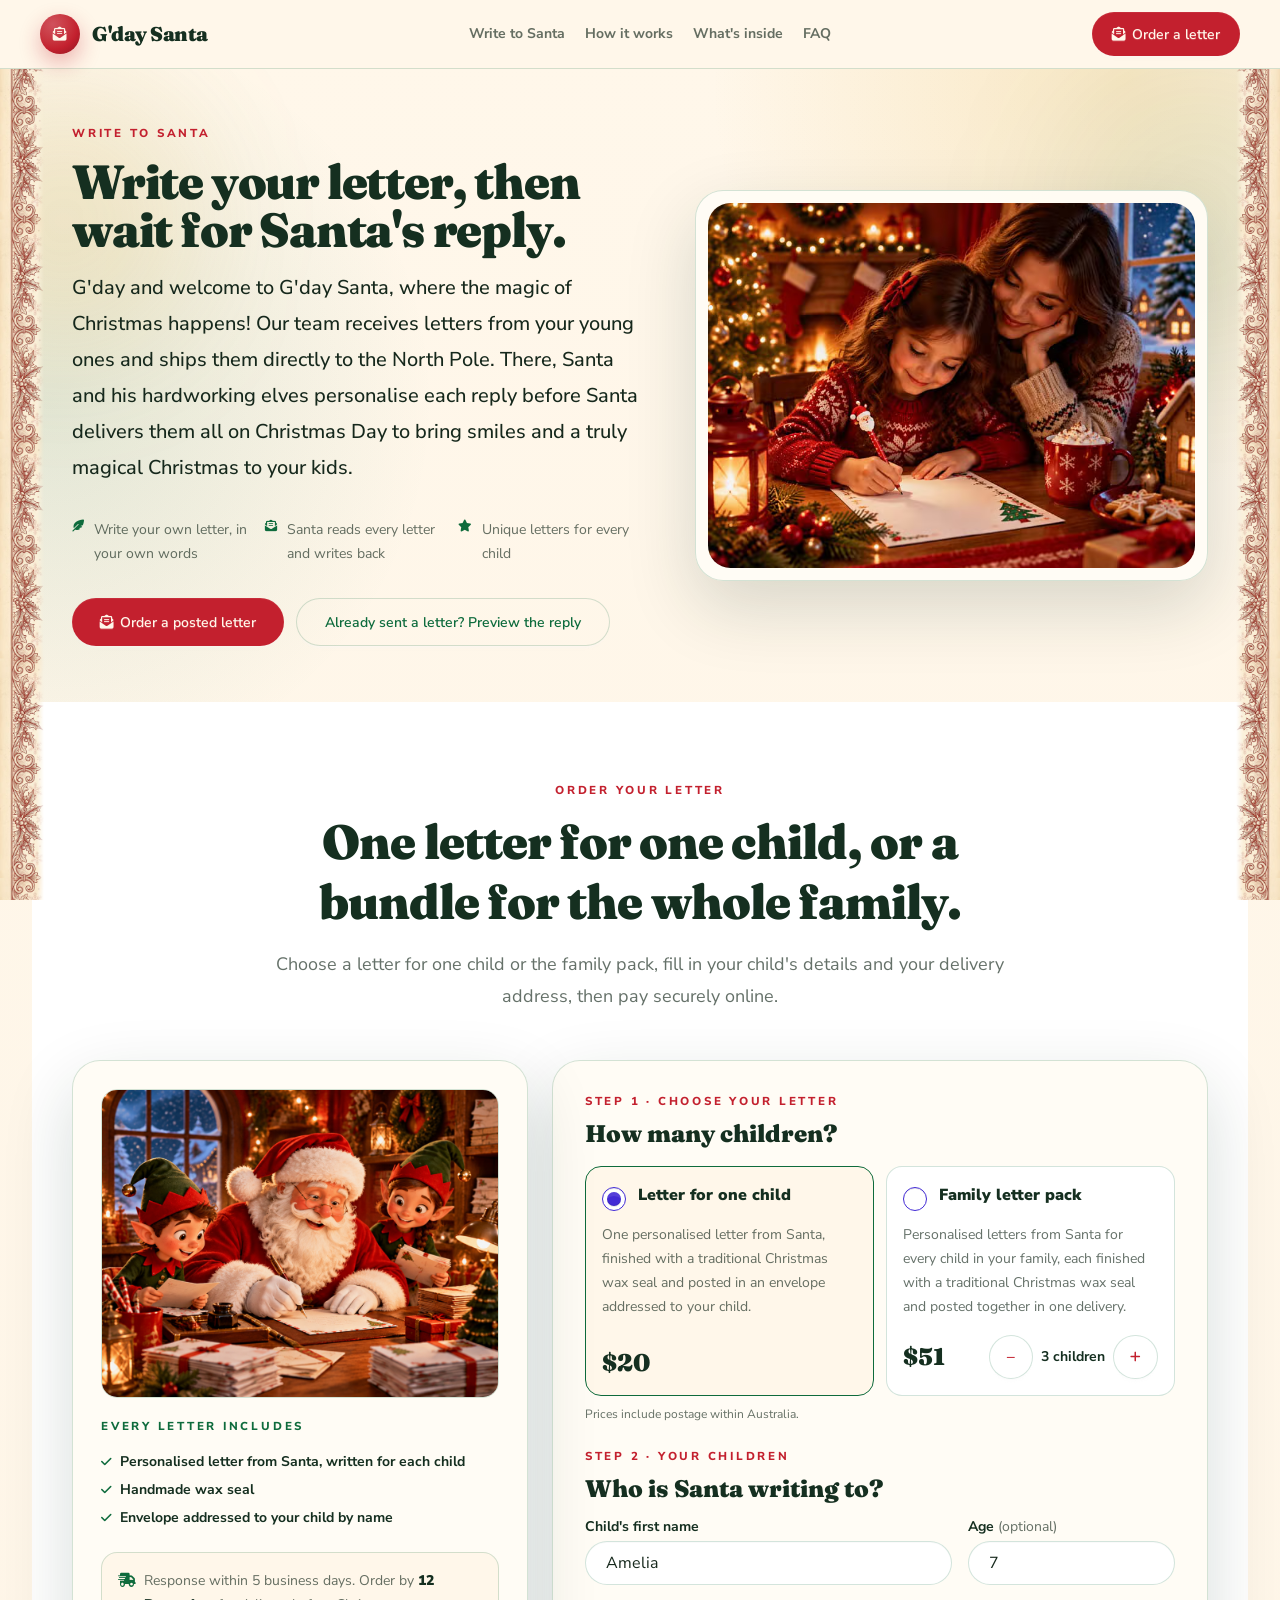
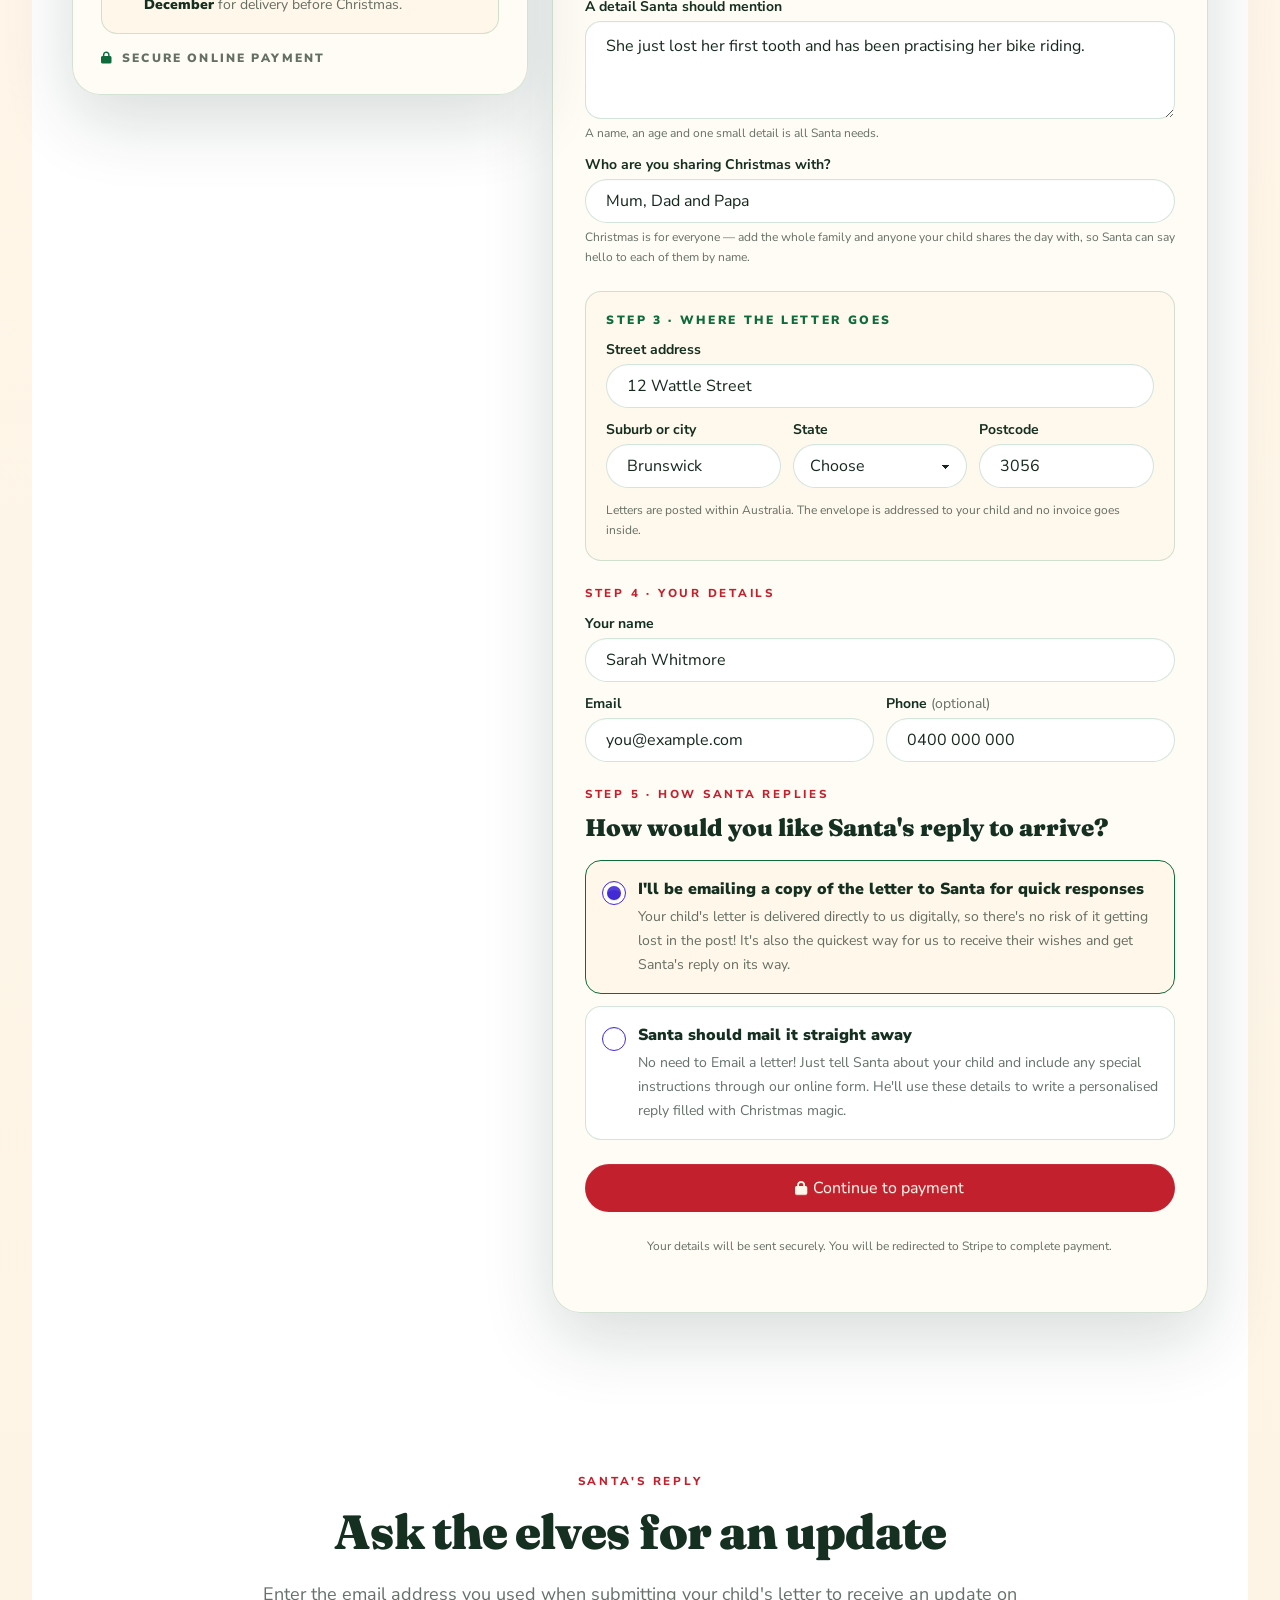
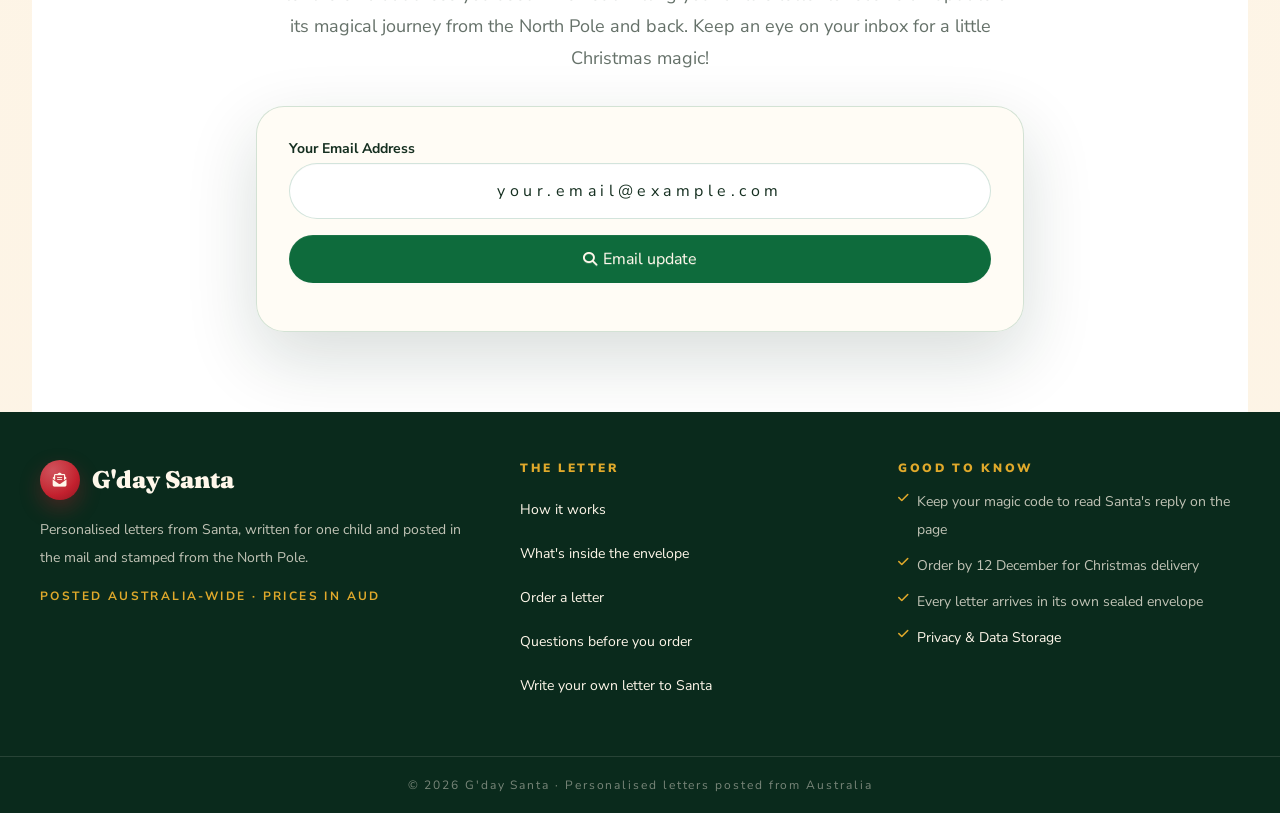
==== index.html @ 5328cbb2 "web3forms link updated and minor spell check" ====
<!-- Explain: Homepage shell with hero and order sections. -->

<!DOCTYPE html>
<html lang="en" class="scroll-smooth">

<!-- Added by HTTrack --><meta http-equiv="content-type" content="text/html;charset=UTF-8" /><!-- /Added by HTTrack -->
<head><script>window.isManagment = "1";</script><base ><script>window.IsManagment = "1";window.APP_PROJECT_ID = "c955ae4fc4b8be48f9b61a3e7144ef31";window.__CDN_BASE_URL__ = "cdn-cms-s-8-4.f-static.net/manager/ai_app_builder/v3/assets/";window.APP_CURRENCIES = {"isActive":false,"currencies":{"AUD":{"code":"AUD","label":"Australia Dollar","symbol":"\u0026#65;\u0026#85;\u0026#36;","symbolFirst":true,"rate":1,"isDefault":true}}};window.APP_TAX = {"productsTax":"","regions":[{"id":384789423,"regionName":"Rest of the World","countries":{"REST_WORLD":{}},"tax":{"option":"differentTax","differentTax":{"REST_WORLD":0},"basedOn":"shippingAddress","taxCalAfterShipping":false}},{"id":384789424,"regionName":"Australia","countries":{"AUS":{}},"tax":{"option":"differentTax","differentTax":{"AUS":{"states":{"AU-ACT":0,"AU-NSW":0,"AU-NT":0,"AU-QLD":0,"AU-SA":0,"AU-TAS":0,"AU-VIC":0,"AU-WA":0}}},"basedOn":"shippingAddress","taxCalAfterShipping":false}}],"countryOptions":[{"code":"AUS","name":"Australia","states":[],"requiresState":false},{"code":"REST_WORLD","name":"REST_WORLD","states":[],"requiresState":false}]};window.APP_BUILDER_BASE_PATH = "\/manager\/ai_app_builder\/v3";window.APP_BUILDER_REALTIME_ENABLED = true;</script>
<!-- Regular Meta Info -->
<title>G'day Santa - Personalised Letters from Santa</title>
<meta name="title" content="G'day Santa - Personalised Letters from Santa">
<meta name="description" content="Make Christmas magical with personalised letters from Santa, delivered straight to your child's letterbox.">
<meta name="keywords" content="write a letter to santa">
<link rel="canonical" href="index.html"/>
<!-- Facebook Meta Info -->
<meta property="og:type" content="website">
<meta property="og:title" content="G'day Santa - Letters from Santa">
<meta property="og:description" content="A little Christmas magic, delivered straight to your door.">
<meta property="og:url" content="https://gdaysanta.com.au/">
<meta property="og:image" content="https://gdaysanta.com.au/files.cdn-files-a.com/uploads/12660396/247431f2-ca34-410e-896d-49a4ba6e6c92.png">
<meta property="og:image:width" content="1536">
<meta property="og:image:height" content="1024">
<meta property="og:site_name" content="G'day Santa">
<meta property="og:see_also" content="index.html">
<!-- Google+ Meta Info -->
<meta itemprop="name" content="G'day Santa - Personalised Letters from Santa">
<meta itemprop="description" content="Make Christmas magical with personalised letters from Santa, delivered straight to your child's letterbox.">
<meta itemprop="image" content="https://gdaysanta.com.au/files.cdn-files-a.com/uploads/12660396/247431f2-ca34-410e-896d-49a4ba6e6c92.png">
<!-- Twitter Meta Info -->
<meta name="twitter:card" content="summary_large_image">
<meta name="twitter:url" content="https://gdaysanta.com.au/">
<meta name="twitter:title" content="G'day Santa">
<meta name="twitter:description" content="Personalised letters from Santa, delivered for Christmas.">
<meta name="twitter:image" content="https://gdaysanta.com.au/files.cdn-files-a.com/uploads/12660396/247431f2-ca34-410e-896d-49a4ba6e6c92.png">

    <!-- Explain: Shared head content including fonts, meta tags, and stylesheets. -->
<meta charset="UTF-8">
<meta name="viewport" content="width=device-width, initial-scale=1.0">

<script>document.documentElement.classList.add('splash-enabled');</script>
<script src="cdn-cms-s-8-4.f-static.net/versions/2/system_mini/js/splash.js" defer></script>
<style>
    #site-splash { position: fixed; inset: 0; z-index: 10000; display: none; place-items: center; background: #f6eee3; opacity: 1; visibility: visible; transition: opacity 180ms ease, visibility 0s linear 180ms; }
    .splash-enabled #site-splash { display: grid; }
    .site-loaded #site-splash { opacity: 0; visibility: hidden; pointer-events: none; }
    @media (prefers-reduced-motion: reduce) { #site-splash { transition: none; } }
</style>

<link rel="stylesheet" href="cdn-cms-s-8-4.f-static.net/manager/ai_app_builder/v3/assets/minimize_css/index0ea7.css?t=css_y254_67405307&amp;w=12660396">

<link rel="preconnect" href="https://fonts.googleapis.com/">
<link rel="preconnect" href="https://fonts.gstatic.com/" crossorigin>
<link href="https://fonts.googleapis.com/css2?family=Caveat:wght@500;600;700&amp;family=Fraunces:wght@600;700;900&amp;family=Nunito+Sans:wght@400;600;700;800&amp;display=swap" rel="stylesheet">
<link rel="stylesheet" href="cdn-cms-s-8-4.f-static.net/manager/ai_app_builder/v3/assets/css/theme0ea7.css?t=css_y254_67405307&amp;w=12660396">
<link rel="stylesheet" href="cdn-cms-s-8-4.f-static.net/manager/ai_app_builder/v3/assets/css/main0ea7.css?t=css_y254_67405307&amp;w=12660396">
<link rel="stylesheet" href="cdn-cms-s-8-4.f-static.net/manager/ai_app_builder/v3/assets/css/components0ea7.css?t=css_y254_67405307&amp;w=12660396">
<link rel="stylesheet" href="cdn-cms-s-8-4.f-static.net/manager/ai_app_builder/v3/assets/css/layout0ea7.css?t=css_y254_67405307&amp;w=12660396"></head>
<body class="min-h-screen bg-[var(--background-color)] text-[var(--text-color)]" style="font-family: var(--font-body);">
    <div id="site-splash" aria-hidden="true"></div>
    <!-- Explain: Site-wide header with navigation, branding, and festive frame. -->
<div class="festive-frame" aria-hidden="true">
    <span class="festive-frame__edge festive-frame__edge--top"></span>
    <span class="festive-frame__edge festive-frame__edge--right"></span>
    <span class="festive-frame__edge festive-frame__edge--left"></span>
</div>
<header class="sticky top-0 z-[90] border-b border-[var(--border-color)] bg-[var(--cream-color)]/94 backdrop-blur-md">
    <nav class="mx-auto flex max-w-7xl items-center justify-between gap-4 px-5 py-3 sm:px-8 lg:px-10" aria-label="Main navigation">
        <a href="#" class="flex items-center gap-3 font-[family-name:var(--font-heading)] text-lg font-black tracking-tight text-[var(--charcoal-color)] sm:text-xl">
            <span class="seal-badge inline-flex h-10 w-10 items-center justify-center text-[var(--cream-color)]"><i class="fa-solid fa-envelope-open-text text-sm"></i></span>
            G'day Santa
        </a>
        <div class="hidden items-center gap-5 text-sm font-bold text-[var(--text-muted)] lg:flex">
            <a href="#" class="py-2 transition-all duration-300 hover:text-[var(--accent-color)]">Write to Santa</a>
            <a href="info/letters.html#how" class="py-2 transition-all duration-300 hover:text-[var(--accent-color)]">How it works</a>
            <a href="info/letters.html#inside" class="py-2 transition-all duration-300 hover:text-[var(--accent-color)]">What's inside</a>
            <a href="info/letters.html#faq" class="py-2 transition-all duration-300 hover:text-[var(--accent-color)]">FAQ</a>
        </div>
        <div class="flex items-center gap-2">
            <a href="#order" class="btn hidden min-h-11 rounded-full border-0 bg-[var(--accent-color)] px-5 text-[var(--cream-color)] transition-all duration-300 hover:bg-[var(--primary-hover)] sm:inline-flex"><i class="fa-solid fa-envelope-open-text text-sm"></i> Order a letter</a>
            <button id="menuToggle" type="button" class="btn btn-square border border-[var(--border-color)] bg-[var(--surface-color)] text-[var(--charcoal-color)] transition-all duration-300 hover:bg-[var(--secondary-color)]/30 lg:hidden!" aria-controls="mobileMenu" aria-expanded="false" aria-label="Open menu">
                <i id="menuIcon" class="fa-solid fa-bars text-lg"></i>
            </button>
        </div>
    </nav>
    <div id="mobileMenu" class="hidden border-t border-[var(--border-color)] bg-[var(--cream-color)] px-5 py-4 lg:hidden!">
        <div class="flex flex-col gap-1 text-base font-bold text-[var(--charcoal-color)]">
            <a href="#" class="flex min-h-11 items-center rounded-xl px-3 transition-all duration-300 hover:bg-[var(--primary-color)]/10">Write to Santa</a>
            <a href="info/letters.html#how" class="flex min-h-11 items-center rounded-xl px-3 transition-all duration-300 hover:bg-[var(--primary-color)]/10">How it works</a>
            <a href="info/letters.html#inside" class="flex min-h-11 items-center rounded-xl px-3 transition-all duration-300 hover:bg-[var(--primary-color)]/10">What's inside</a>
            <a href="info/letters.html#faq" class="flex min-h-11 items-center rounded-xl px-3 transition-all duration-300 hover:bg-[var(--primary-color)]/10">FAQ</a>
            <a href="#order" class="btn mt-2 min-h-11 rounded-full border-0 bg-[var(--accent-color)] text-[var(--cream-color)] transition-all duration-300 hover:bg-[var(--primary-hover)]"><i class="fa-solid fa-envelope-open-text text-sm"></i> Order a letter</a>
        </div>
    </div>
</header>    <main id="top">
        <!-- Explain: Introductory section for the write-to-Santa page. -->
<section class="relative overflow-hidden px-5 pb-10 pt-10 sm:px-8 lg:px-10 lg:pb-14 lg:pt-14">
    <div class="pointer-events-none absolute inset-0" aria-hidden="true">
        <span class="absolute -left-24 top-6 h-64 w-64 rounded-full bg-[var(--secondary-color)]/15 blur-3xl"></span>
        <span class="absolute -right-24 top-0 h-72 w-72 rounded-full bg-[var(--primary-color)]/8 blur-3xl"></span>
    </div>
    <div class="relative mx-auto grid max-w-7xl items-center gap-10 lg:grid-cols-[1.05fr_0.95fr] lg:gap-14">
        <div>
            <p class="eyebrow text-[var(--accent-color)]">Write to Santa</p>
            <h1 class="mt-4 font-[family-name:var(--font-heading)] text-3xl font-black leading-none tracking-[-0.025em] text-[var(--charcoal-color)] sm:text-4xl lg:text-5xl">Write your letter, then wait for Santa's reply.</h1>
            <p class="mt-4 max-w-2xl text-lg font-medium leading-8 text-[var(--text-color)] sm:text-xl sm:leading-9">G'day and welcome to G'day Santa, where the magic of Christmas happens! Our team receives letters from your young ones and ships them directly to the North Pole. There, Santa and his hardworking elves personalise each reply before Santa delivers them all on Christmas Day to bring smiles and a truly magical Christmas to your kids.</p>
            <div class="mt-8 grid gap-3 sm:grid-cols-3">
                                <div class="flex items-start gap-2.5">
                    <i class="fa-solid fa-feather-pointed mt-0.5 text-xs text-[var(--primary-color)]"></i>
                    <span class="text-sm leading-6 text-[var(--text-muted)]">Write your own letter, in your own words</span>
                </div>
                                <div class="flex items-start gap-2.5">
                    <i class="fa-solid fa-envelope-open-text mt-0.5 text-xs text-[var(--primary-color)]"></i>
                    <span class="text-sm leading-6 text-[var(--text-muted)]">Santa reads every letter and writes back</span>
                </div>
                                <div class="flex items-start gap-2.5">
                    <i class="fa-solid fa-star mt-0.5 text-xs text-[var(--primary-color)]"></i>
                    <span class="text-sm leading-6 text-[var(--text-muted)]">Unique letters for every child</span>
                </div>
                            </div>
            <div class="mt-8 flex flex-col gap-3 sm:flex-row sm:items-center">
                <a href="#order" class="btn min-h-12 rounded-full border-0 bg-[var(--accent-color)] px-7 text-[var(--cream-color)] transition-all duration-300 hover:bg-[var(--primary-hover)]"><i class="fa-solid fa-envelope-open-text text-sm"></i> Order a posted letter</a>
                <a href="#check" class="btn min-h-12 rounded-full border border-[var(--border-color)] bg-transparent px-7 text-[var(--primary-color)] transition-all duration-300 hover:bg-[var(--primary-color)]/10">Already sent a letter? Preview the reply</a>
            </div>
        </div>
        <div class="paper-panel overflow-hidden p-3">
            <img  alt="" class="aspect-[4/3] w-full rounded-[1.4rem] object-cover" src="files.cdn-files-a.com/uploads/12660396/800_gday.jpg?ratio=9:7&amp;format=avif" srcset="files.cdn-files-a.com/uploads/12660396/800_gday.jpg?ratio=9:7&amp;format=avif 800w" sizes="100vw" data-sizes-auto="1">
        </div>
    </div>
</section>        <!-- Explain: Order form section for letter customization and delivery details. -->
<section id="order" class="bg-[var(--surface-color)] px-5 py-20 sm:px-8 lg:px-10">
    <div class="mx-auto max-w-7xl">
        <div class="mx-auto max-w-3xl text-center">
            <p class="eyebrow text-[var(--accent-color)]">Order your letter</p>
            <h2 class="mt-3 font-[family-name:var(--font-heading)] text-4xl font-black leading-tight tracking-[-0.02em] text-[var(--charcoal-color)] sm:text-5xl">One letter for one child, or a bundle for the whole family.</h2>
            <p class="mt-4 text-lg leading-8 text-[var(--text-muted)]">Choose a letter for one child or the family pack, fill in your child's details and your delivery address, then pay securely online.</p>
        </div>
        <div class="mt-12 grid gap-6 lg:grid-cols-[0.82fr_1.18fr] lg:items-start">
            <aside class="paper-panel p-6 sm:p-7 lg:sticky lg:top-24">
                <div class="overflow-hidden rounded-2xl border border-[var(--border-color)]">
                    <img  alt="Santa writing a personalised letter at his desk with two elves helping" class="aspect-[9/7] w-full object-cover" src="files.cdn-files-a.com/uploads/12660396/100_6afd1aca1bb1e3362.jpg?ratio=9:7&amp;format=avif" srcset="files.cdn-files-a.com/uploads/12660396/100_6afd1aca1bb1e3362.jpg?ratio=9:7&amp;format=avif 100w" loading="lazy" sizes="1px" data-sizes-auto="1">
                </div>
                <p class="eyebrow mt-5 text-[var(--primary-color)]">Every letter includes</p>
                <ul class="mt-4 space-y-2 text-sm font-bold text-[var(--charcoal-color)]">
                                        <li class="flex items-start gap-2"><i class="fa-solid fa-check mt-1 text-xs text-[var(--primary-color)]"></i><span>Personalised letter from Santa, written for each child</span></li>
                                        <li class="flex items-start gap-2"><i class="fa-solid fa-check mt-1 text-xs text-[var(--primary-color)]"></i><span>Handmade wax seal</span></li>
                                        <li class="flex items-start gap-2"><i class="fa-solid fa-check mt-1 text-xs text-[var(--primary-color)]"></i><span>Envelope addressed to your child by name</span></li>
                                    </ul>
                <div class="mt-6 rounded-2xl border border-[var(--border-color)] bg-[var(--cream-color)] p-4 text-sm leading-6 text-[var(--text-muted)]">
                    <p class="flex items-start gap-2"><i class="fa-solid fa-truck-fast mt-1 text-[var(--primary-color)]"></i><span>Response within 5 business days. Order by <span class="font-black text-[var(--charcoal-color)]">12 December</span> for delivery before Christmas.</span></p>
                </div>
                <p class="mt-4 flex items-center gap-2 text-xs font-black uppercase tracking-[0.18em] text-[var(--text-muted)]"><i class="fa-solid fa-lock text-[var(--primary-color)]"></i> Secure online payment</p>
            </aside>
            <div>
                <form action="https://api.web3forms.com/submit" method="POST" id="orderForm" class="paper-panel space-y-6 p-6 sm:p-8" data-submit-via-web3forms data-product-uid="d993d85bed6fbb94f4885410c50efffd" data-family-uid="05268c3b8c7be34d3d3020d34641a271">
                    <div>
                        <p class="eyebrow text-[var(--accent-color)]">Step 1 · Choose your letter</p>
                        <h3 class="mt-2 font-[family-name:var(--font-heading)] text-2xl font-black text-[var(--charcoal-color)]">How many children?</h3>
                        <div class="mt-4 grid gap-3 sm:grid-cols-2">
                                                                                    <label class="flex h-full cursor-pointer flex-col gap-3 rounded-2xl border border-[var(--border-color)] bg-[var(--surface-color)] p-4 transition-all duration-300 hover:border-[var(--primary-color)] has-[:checked]:border-[var(--primary-color)] has-[:checked]:bg-[var(--cream-color)]">
                                <span class="flex items-start gap-3">
                                    <input type="radio" name="packageChoice" value="d993d85bed6fbb94f4885410c50efffd" data-price="20" class="radio radio-primary mt-1" checked>
                                    <span class="block font-black text-[var(--charcoal-color)]">Letter for one child</span>
                                </span>
                                <span class="block text-sm leading-6 text-[var(--text-muted)]">One personalised letter from Santa, finished with a traditional Christmas wax seal and posted in an envelope addressed to your child.</span>
                                <span class="mt-auto block pt-1 font-[family-name:var(--font-heading)] text-2xl font-black text-[var(--charcoal-color)]">
$20</span>
                            </label>
                                                                                                                <div class="flex h-full flex-col gap-3 rounded-2xl border border-[var(--border-color)] bg-[var(--surface-color)] p-4 transition-all duration-300 hover:border-[var(--primary-color)] has-[:checked]:border-[var(--primary-color)] has-[:checked]:bg-[var(--cream-color)]">
                                <label for="familyPackageChoice" class="flex cursor-pointer items-start gap-3">
                                    <input id="familyPackageChoice" type="radio" name="packageChoice" value="05268c3b8c7be34d3d3020d34641a271" data-price="35" class="radio radio-primary mt-1" >
                                    <span class="block font-black text-[var(--charcoal-color)]">Family letter pack</span>
                                </label>
                                <span class="block text-sm leading-6 text-[var(--text-muted)]">Personalised letters from Santa for every child in your family, each finished with a traditional Christmas wax seal and posted together in one delivery.</span>
                                <div class="mt-auto flex flex-wrap items-center justify-between gap-3 pt-1">
                                    <span id="familyPackPrice" class="font-[family-name:var(--font-heading)] text-2xl font-black text-[var(--charcoal-color)]">$48</span>
                                    <div class="inline-flex items-center gap-2" role="group" aria-label="Number of children in family pack">
                                        <button type="button" id="familyChildMinusBtn" class="btn min-h-11 rounded-full border border-[var(--border-color)] bg-transparent px-4 text-sm font-bold text-[var(--accent-color)] transition-all duration-300 hover:bg-[var(--accent-color)]/10 disabled:cursor-not-allowed" aria-label="Remove one child from family pack">&minus;</button>
                                        <output id="familyChildCount" class="min-w-[4.5rem] text-center text-sm font-bold text-[var(--charcoal-color)]" aria-live="polite">3 children</output>
                                        <button type="button" id="familyChildPlusBtn" class="btn min-h-11 rounded-full border border-[var(--border-color)] bg-transparent px-4 text-sm font-bold text-[var(--accent-color)] transition-all duration-300 hover:bg-[var(--accent-color)]/10 disabled:cursor-not-allowed" aria-label="Add one child to family pack"><i class="fa-solid fa-plus text-xs"></i></button>
                                    </div>
                                </div>
                            </div>
                                                                                </div>
                        <p class="mt-2 text-xs leading-5 text-[var(--text-muted)]">Prices include postage within Australia.</p>
                    </div>
                    <div>
                        <p class="eyebrow text-[var(--accent-color)]">Step 2 · Your children</p>
                        <h3 class="mt-2 font-[family-name:var(--font-heading)] text-2xl font-black text-[var(--charcoal-color)]">Who is Santa writing to?</h3>

                        <div id="childSingle" class="mt-3">
                            <div class="grid gap-4 sm:grid-cols-[1.6fr_0.9fr]">
                                <fieldset class="min-w-0">
                                    <label class="mb-1 block text-sm font-bold text-[var(--charcoal-color)]" for="childName">Child's first name</label>
                                    <input id="childName" name="childName" type="text" maxlength="40" autocomplete="off" placeholder="Amelia" class="input min-h-11 w-full rounded-full border border-[var(--border-color)] bg-[var(--surface-color)] px-5 focus:border-[var(--primary-color)] focus:outline-none">
                                </fieldset>
                                <fieldset class="min-w-0">
                                    <label class="mb-1 block text-sm font-bold text-[var(--charcoal-color)]" for="childAge">Age <span class="font-normal text-[var(--text-muted)]">(optional)</span></label>
                                    <input id="childAge" name="childAge" type="number" min="1" max="18" placeholder="7" class="input min-h-11 w-full rounded-full border border-[var(--border-color)] bg-[var(--surface-color)] px-5 focus:border-[var(--primary-color)] focus:outline-none">
                                </fieldset>
                            </div>
                            <fieldset class="mt-3 min-w-0">
                                <label class="mb-1 block text-sm font-bold text-[var(--charcoal-color)]" for="childDetail">A detail Santa should mention</label>
                                <textarea id="childDetail" name="childDetail" rows="3" maxlength="220" placeholder="She just lost her first tooth and has been practising her bike riding." class="textarea w-full rounded-2xl border border-[var(--border-color)] bg-[var(--surface-color)] px-5 py-3 leading-7 focus:border-[var(--primary-color)] focus:outline-none"></textarea>
                                <p class="mt-1 text-xs leading-5 text-[var(--text-muted)]">A name, an age and one small detail is all Santa needs.</p>
                            </fieldset>
                            <fieldset class="mt-3 min-w-0">
                                <label class="mb-1 block text-sm font-bold text-[var(--charcoal-color)]" for="childFamilyNames">Who are you sharing Christmas with?</label>
                                <input id="childFamilyNames" name="childFamilyNames" type="text" maxlength="80" autocomplete="off" placeholder="Mum, Dad and Papa" class="input min-h-11 w-full rounded-full border border-[var(--border-color)] bg-[var(--surface-color)] px-5 focus:border-[var(--primary-color)] focus:outline-none">
                                <p class="mt-1 text-xs leading-5 text-[var(--text-muted)]">Christmas is for everyone — add the whole family and anyone your child shares the day with, so Santa can say hello to each of them by name.</p>
                            </fieldset>
                        </div>

                        <div id="childFamily" class="mt-3 hidden">
                            <p class="text-sm leading-6 text-[var(--text-muted)]">Add a line for every child in the family pack. Every child gets their own letter in their own sealed envelope, so Santa needs a name and a small detail for each one.</p>
                            <div id="childRows" class="mt-4 space-y-3">
                                <div class="child-row rounded-2xl border border-[var(--border-color)] bg-[var(--surface-color)] p-4">
                                    <div class="grid gap-3 sm:grid-cols-[1.5fr_0.7fr_auto] sm:items-end">
                                        <label class="block min-w-0">
                                            <span class="mb-1 block text-sm font-bold text-[var(--charcoal-color)]">Child's first name</span>
                                            <input type="text" name="familyChildName" maxlength="40" autocomplete="off" placeholder="Amelia" class="input min-h-11 w-full rounded-full border border-[var(--border-color)] bg-[var(--surface-color)] px-5 focus:border-[var(--primary-color)] focus:outline-none">
                                        </label>
                                        <label class="block min-w-0">
                                            <span class="mb-1 block text-sm font-bold text-[var(--charcoal-color)]">Age <span class="font-normal text-[var(--text-muted)]">(optional)</span></span>
                                            <input type="number" name="familyChildAge" min="1" max="18" placeholder="7" class="input min-h-11 w-full rounded-full border border-[var(--border-color)] bg-[var(--surface-color)] px-5 focus:border-[var(--primary-color)] focus:outline-none">
                                        </label>
                                        <button type="button" class="child-remove btn min-h-11 rounded-full border border-[var(--border-color)] bg-transparent px-4 text-sm font-bold text-[var(--accent-color)] transition-all duration-300 hover:bg-[var(--accent-color)]/10"><i class="fa-solid fa-trash-can text-xs"></i> Remove</button>
                                    </div>
                                    <label class="mt-3 block min-w-0">
                                        <span class="mb-1 block text-sm font-bold text-[var(--charcoal-color)]">A detail Santa should mention</span>
                                        <textarea name="familyChildDetail" rows="2" maxlength="220" placeholder="He is learning to ride his bike and loves the Sharks." class="textarea w-full rounded-2xl border border-[var(--border-color)] bg-[var(--surface-color)] px-5 py-3 leading-7 focus:border-[var(--primary-color)] focus:outline-none"></textarea>
                                    </label>
                                </div>
                            </div>
                            <button type="button" id="addChildBtn" class="btn mt-3 min-h-11 rounded-full border border-dashed border-[var(--primary-color)] bg-transparent px-5 text-sm font-bold text-[var(--primary-color)] transition-all duration-300 hover:bg-[var(--primary-color)]/10"><i class="fa-solid fa-plus text-xs"></i> Add another child</button>
                        </div>
                    </div>
                    <div class="rounded-2xl border border-[var(--border-color)] bg-[var(--cream-color)]/70 p-4 sm:p-5">
                        <p class="text-xs font-black uppercase tracking-[0.22em] text-[var(--primary-color)]">Step 3 · Where the letter goes</p>
                        <div class="mt-3 space-y-3">
                            <fieldset class="min-w-0">
                                <label class="mb-1 block text-sm font-bold text-[var(--charcoal-color)]" for="address">Street address</label>
                                <input id="address" name="address" type="text" required autocomplete="address-line1" placeholder="12 Wattle Street" class="input min-h-11 w-full rounded-full border border-[var(--border-color)] bg-[var(--surface-color)] px-5 focus:border-[var(--primary-color)] focus:outline-none">
                            </fieldset>
                            <div class="grid gap-3 sm:grid-cols-3">
                                <fieldset class="min-w-0">
                                    <label class="mb-1 block text-sm font-bold text-[var(--charcoal-color)]" for="city">Suburb or city</label>
                                    <input id="city" name="city" type="text" required autocomplete="address-level2" placeholder="Brunswick" class="input min-h-11 w-full rounded-full border border-[var(--border-color)] bg-[var(--surface-color)] px-5 focus:border-[var(--primary-color)] focus:outline-none">
                                </fieldset>
                                <fieldset class="min-w-0">
                                    <label class="mb-1 block text-sm font-bold text-[var(--charcoal-color)]" for="stateCode">State</label>
                                    <select id="stateCode" name="stateCode" required class="select min-h-11 w-full rounded-full border border-[var(--border-color)] bg-[var(--surface-color)] px-4 text-[var(--text-color)] focus:border-[var(--primary-color)] focus:outline-none">
                                        <option value="">Choose</option>
                                                                                <option value="NSW">New South Wales</option>
                                                                                <option value="VIC">Victoria</option>
                                                                                <option value="QLD">Queensland</option>
                                                                                <option value="WA">Western Australia</option>
                                                                                <option value="SA">South Australia</option>
                                                                                <option value="TAS">Tasmania</option>
                                                                                <option value="ACT">Australian Capital Territory</option>
                                                                                <option value="NT">Northern Territory</option>
                                                                            </select>
                                </fieldset>
                                <fieldset class="min-w-0">
                                    <label class="mb-1 block text-sm font-bold text-[var(--charcoal-color)]" for="postcode">Postcode</label>
                                    <input id="postcode" name="postcode" type="text" required inputmode="numeric" maxlength="4" autocomplete="postal-code" placeholder="3056" class="input min-h-11 w-full rounded-full border border-[var(--border-color)] bg-[var(--surface-color)] px-5 focus:border-[var(--primary-color)] focus:outline-none">
                                </fieldset>
                            </div>
                            <p class="text-xs leading-5 text-[var(--text-muted)]">Letters are posted within Australia. The envelope is addressed to your child and no invoice goes inside.</p>
                        </div>
                    </div>
                    <div>
                        <p class="eyebrow text-[var(--accent-color)]">Step 4 · Your details</p>
                        <div class="mt-3 space-y-3">
                            <fieldset class="min-w-0">
                                <label class="mb-1 block text-sm font-bold text-[var(--charcoal-color)]" for="buyerName">Your name</label>
                                <input id="buyerName" name="buyerName" type="text" required autocomplete="name" placeholder="Sarah Whitmore" class="input min-h-11 w-full rounded-full border border-[var(--border-color)] bg-[var(--surface-color)] px-5 focus:border-[var(--primary-color)] focus:outline-none">
                            </fieldset>
                            <div class="grid gap-3 sm:grid-cols-2">
                                <fieldset class="min-w-0">
                                    <label class="mb-1 block text-sm font-bold text-[var(--charcoal-color)]" for="buyerEmail">Email</label>
                                    <input id="buyerEmail" name="buyerEmail" type="email" required autocomplete="email" placeholder="you@example.com" class="input min-h-11 w-full rounded-full border border-[var(--border-color)] bg-[var(--surface-color)] px-5 focus:border-[var(--primary-color)] focus:outline-none">
                                </fieldset>
                                <fieldset class="min-w-0">
                                    <label class="mb-1 block text-sm font-bold text-[var(--charcoal-color)]" for="buyerPhone">Phone <span class="font-normal text-[var(--text-muted)]">(optional)</span></label>
                                    <input id="buyerPhone" name="buyerPhone" type="tel" autocomplete="tel" placeholder="0400 000 000" class="input min-h-11 w-full rounded-full border border-[var(--border-color)] bg-[var(--surface-color)] px-5 focus:border-[var(--primary-color)] focus:outline-none">
                                </fieldset>
                            </div>
                        </div>
                    </div>
                                        <div>
                        <p class="eyebrow text-[var(--accent-color)]">Step 5 · How Santa replies</p>
                        <h3 class="mt-2 font-[family-name:var(--font-heading)] text-2xl font-black text-[var(--charcoal-color)]">How would you like Santa's reply to arrive?</h3>
                        <div class="mt-4 grid gap-3">
                                                        <label class="flex h-full cursor-pointer items-start gap-3 rounded-2xl border border-[var(--border-color)] bg-[var(--surface-color)] p-4 transition-all duration-300 hover:border-[var(--primary-color)] has-[:checked]:border-[var(--primary-color)] has-[:checked]:bg-[var(--cream-color)]">
                                <input type="radio" name="replyChoice" value="email-copy" data-label="I&#039;ll be emailing a copy of the letter to Santa for quick responses" class="radio radio-primary mt-1" checked>
                                <span class="flex h-full min-w-0 flex-col items-start">
                                    <span class="block font-black text-[var(--charcoal-color)]">I&#039;ll be emailing a copy of the letter to Santa for quick responses</span>
                                    <span class="mt-1 block text-sm leading-6 text-[var(--text-muted)]">Your child&#39;s letter is delivered directly to us digitally, so there&#39;s no risk of it getting lost in the post! It&#39;s also the quickest way for us to receive their wishes and get Santa&#39;s reply on its way.</span>
                                </span>
                            </label>
                                                        <label class="flex h-full cursor-pointer items-start gap-3 rounded-2xl border border-[var(--border-color)] bg-[var(--surface-color)] p-4 transition-all duration-300 hover:border-[var(--primary-color)] has-[:checked]:border-[var(--primary-color)] has-[:checked]:bg-[var(--cream-color)]">
                                <input type="radio" name="replyChoice" value="online-form" data-label="Santa should mail it straight away" class="radio radio-primary mt-1" >
                                <span class="flex h-full min-w-0 flex-col items-start">
                                    <span class="block font-black text-[var(--charcoal-color)]">Santa should mail it straight away</span>
                                    <span class="mt-1 block text-sm leading-6 text-[var(--text-muted)]">No need to Email a letter! Just tell Santa about your child and include any special instructions through our online form. He&#39;ll use these details to write a personalised reply filled with Christmas magic.</span>
                                </span>
                            </label>
                                                    </div>
                    </div>
                    <button type="submit" class="order-submit btn min-h-12 w-full rounded-full border-0 bg-[var(--accent-color)] text-base text-[var(--cream-color)] transition-all duration-300 hover:bg-[var(--primary-hover)]">
                        <i class="fa-solid fa-lock text-sm"></i> <span class="order-submit-text">Continue to payment</span>
                    </button>
                    <p class="text-center text-xs leading-5 text-[var(--text-muted)]">Your details will be sent securely. You will be redirected to Stripe to complete payment.</p>
                    <p id="orderStatus" class="order-status hidden rounded-2xl px-4 py-3 text-sm leading-6" role="status" aria-live="polite"></p>
                </form>
                <div id="orderConfirmation" class="paper-panel hidden p-7 sm:p-9">
                    <span class="inline-flex h-14 w-14 items-center justify-center rounded-full bg-[var(--primary-color)] text-[var(--cream-color)]"><i class="fa-solid fa-check text-xl"></i></span>
                    <h3 class="mt-5 font-[family-name:var(--font-heading)] text-3xl font-black text-[var(--charcoal-color)]">Santa's got it.</h3>
                    <p class="mt-3 leading-7 text-[var(--text-muted)]"><span id="confirmationName" class="font-black text-[var(--charcoal-color)]">Your child</span>'s letter is on Santa's desk. We will write it, stamp it from the North Pole and post it with the Christmas card. A confirmation is on its way to your inbox.</p>
                    <div class="mt-5 flex flex-wrap gap-3 text-sm font-bold">
                        <span id="confirmationOrder" class="rounded-full bg-[var(--primary-color)]/12 px-4 py-2 text-[var(--charcoal-color)]"></span>
                        <span id="confirmationTotal" class="rounded-full bg-[var(--secondary-color)]/25 px-4 py-2 text-[var(--charcoal-color)]"></span>
                    </div>
                    <a href="#top" class="btn mt-6 min-h-11 rounded-full border border-[var(--border-color)] bg-transparent px-6 text-[var(--primary-color)] transition-all duration-300 hover:bg-[var(--primary-color)]/10">Back to the top</a>
                </div>
            </div>
        </div>
    </div>
</section>        <!-- Explain: Section for checking Santa's reply using a magic code. -->
<section id="check" class="scroll-mt-24 bg-[var(--surface-color)] px-5 py-20 sm:px-8 lg:px-10">
    <div class="mx-auto max-w-3xl">
        <div class="text-center">
            <p class="eyebrow text-[var(--accent-color)]">Santa's reply</p>
            <h2 class="mt-3 font-[family-name:var(--font-heading)] text-4xl font-black leading-tight tracking-[-0.02em] text-[var(--charcoal-color)] sm:text-5xl"> Ask the elves for an update</h2>
            <p class="mt-4 text-lg leading-8 text-[var(--text-muted)]">Enter the email address you used when submitting your child's letter to receive an update on its magical journey from the North Pole and back. Keep an eye on your inbox for a little Christmas magic!</p>
        </div>
        <form id="replyCheckForm" class="paper-panel mt-8 space-y-4 p-6 sm:p-8">
            <fieldset class="min-w-0">
                <label class="mb-1 block text-sm font-bold text-[var(--charcoal-color)]" for="replyCode">Your Email Address</label>
                <input id="replyCode" name="code" type="email" required maxlength="12" autocomplete="off" spellcheck="false" placeholder="your.email@example.com" class="input min-h-14 w-full rounded-full border border-[var(--border-color)] bg-[var(--surface-color)] px-5 text-center font-[family-name:var(--font-heading)] text-2xl font-black tracking-[0.28em] text-[var(--charcoal-color)] focus:border-[var(--primary-color)] focus:outline-none">
            </fieldset>
            <button id="replySubmit" type="submit" class="btn min-h-12 w-full rounded-full border-0 bg-[var(--primary-color)] text-base text-[var(--cream-color)] transition-all duration-300 hover:bg-[var(--primary-hover)]">
                <i class="fa-solid fa-magnifying-glass text-sm"></i> <span id="replySubmitText">Email update</span>
            </button>
            <p id="replyStatus" class="order-status hidden rounded-2xl px-4 py-3 text-sm leading-6" role="status" aria-live="polite"></p>
        </form>
        <div id="replyResult" class="paper-panel mt-6 hidden p-6 sm:p-8">
            <p class="eyebrow text-[var(--accent-color)]">From the North Pole</p>
            <h3 class="mt-2 font-[family-name:var(--font-heading)] text-2xl font-black text-[var(--charcoal-color)]">Dear <span id="replyChildName">friend</span>,</h3>
            <p id="replyText" class="mt-4 whitespace-pre-line font-[family-name:var(--font-hand)] text-2xl leading-9 text-[var(--charcoal-color)]"></p>
            <p id="replyWaiting" class="mt-4 hidden leading-7 text-[var(--text-muted)]">Santa has your letter safely on his desk and is still writing your reply. Give it a couple of days and check again with the same magic code.</p>
            <p id="replySignoff" class="mt-4 hidden text-right font-[family-name:var(--font-hand)] text-2xl text-[var(--accent-color)]">— Santa</p>
            <div class="mt-6 rounded-2xl border border-[var(--border-color)] bg-[var(--cream-color)] p-5">
                <p class="text-xs font-black uppercase tracking-[0.22em] text-[var(--primary-color)]">What you asked Santa for</p>
                <p id="replyChildLetter" class="mt-3 whitespace-pre-line text-sm leading-7 text-[var(--text-muted)]"></p>
            </div>
        </div>
    </div>
</section>    </main>
    <!-- Explain: Site-wide footer with contact and legal information. -->
<footer class="bg-[var(--night-color)] text-[var(--cream-color)]">
    <div class="mx-auto grid max-w-7xl gap-9 px-5 py-12 sm:px-8 lg:grid-cols-[1.3fr_1fr_1fr] lg:px-10">
        <div>
            <div class="flex items-center gap-3">
                <span class="seal-badge inline-flex h-10 w-10 items-center justify-center text-[var(--cream-color)]"><i class="fa-solid fa-envelope-open-text text-sm"></i></span>
                <p class="font-[family-name:var(--font-heading)] text-2xl font-black text-[var(--cream-color)]">G'day Santa</p>
            </div>
            <p class="mt-4 max-w-md text-sm leading-7 text-[var(--cream-color)]/75">Personalised letters from Santa, written for one child and posted in the mail and stamped from the North Pole.</p>
            <p class="mt-4 text-xs font-bold uppercase tracking-[0.2em] text-[var(--secondary-color)]">Posted Australia-wide · Prices in AUD</p>
        </div>
        <div class="text-sm leading-7 text-[var(--cream-color)]/75">
            <p class="text-xs font-black uppercase tracking-[0.22em] text-[var(--secondary-color)]">The letter</p>
            <a class="mt-3 flex min-h-11 items-center text-[var(--cream-color)] transition-all duration-300 hover:text-[var(--secondary-color)]" href="info/letters.html#how">How it works</a>
            <a class="flex min-h-11 items-center text-[var(--cream-color)] transition-all duration-300 hover:text-[var(--secondary-color)]" href="info/letters.html#inside">What's inside the envelope</a>
            <a class="flex min-h-11 items-center text-[var(--cream-color)] transition-all duration-300 hover:text-[var(--secondary-color)]" href="#order">Order a letter</a>
            <a class="flex min-h-11 items-center text-[var(--cream-color)] transition-all duration-300 hover:text-[var(--secondary-color)]" href="info/letters.html#faq">Questions before you order</a>
            <a class="flex min-h-11 items-center text-[var(--cream-color)] transition-all duration-300 hover:text-[var(--secondary-color)]" href="#">Write your own letter to Santa</a>
        </div>
        <div class="text-sm leading-7 text-[var(--cream-color)]/75">
            <p class="text-xs font-black uppercase tracking-[0.22em] text-[var(--secondary-color)]">Good to know</p>
            <ul class="mt-3 space-y-2">
                <li class="flex items-start gap-2"><i class="fa-solid fa-check mt-1 text-xs text-[var(--secondary-color)]"></i><span>Keep your magic code to read Santa's reply on the page</span></li>
                <li class="flex items-start gap-2"><i class="fa-solid fa-check mt-1 text-xs text-[var(--secondary-color)]"></i><span>Order by 12 December for Christmas delivery</span></li>
                <li class="flex items-start gap-2"><i class="fa-solid fa-check mt-1 text-xs text-[var(--secondary-color)]"></i><span>Every letter arrives in its own sealed envelope</span></li>
                <li class="flex items-start gap-2"><i class="fa-solid fa-check mt-1 text-xs text-[var(--secondary-color)]"></i><a class="text-[var(--cream-color)] transition-all duration-300 hover:text-[var(--secondary-color)]" href="info/Privacy-Data-Storage.pdf">Privacy &amp; Data Storage</a></li>
            </ul>
        </div>
    </div>
    <div class="border-t border-[var(--cream-color)]/12 px-5 py-5 text-center text-xs tracking-[0.16em] text-[var(--cream-color)]/45">© 2026 G'day Santa · Personalised letters posted from Australia</div>
</footer>    <script src="cdn-cms-s-8-4.f-static.net/manager/ai_app_builder/v3/assets/js/write0ea7.js?t=css_y254_67405307&amp;w=12660396"></script>
    <script src="cdn-cms-s-8-4.f-static.net/manager/ai_app_builder/v3/assets/js/app0ea7.js?t=css_y254_67405307&amp;w=12660396"></script>
<script src="cdn-cms-s-8-4.f-static.net/manager/ai_app_builder/v3/assets/js/stripe.js"></script>
<script src="cdn-cms-s-8-4.f-static.net/versions/2/system_mini/js/forms.js"></script>
<script src="cdn-cms-s-8-4.f-static.net/versions/2/system_mini/js/minimize_appBuilder_scripts_v3a2b1.js?v=vc1794943434" crossorigin="anonymous"></script></body>

</html>
---- cdn-cms-s-8-4.f-static.net/manager/ai_app_builder/v3/assets/minimize_css/index0ea7.css ----
/*start_library_index-fa_subset,tw_included,daisyui_included-end_library_index*/.fa,.fa-brands,.fa-classic,.fa-regular,.fa-sharp,.fa-solid,.fab,.far,.fas{-moz-osx-font-smoothing:grayscale;-webkit-font-smoothing:antialiased;display:var(--fa-display,inline-block);font-style:normal;font-variant:normal;line-height:1;text-rendering:auto}.fa-solid,.fas{font-family:"Font Awesome 6 Free";font-weight:900}.fa-regular,.far{font-family:"Font Awesome 6 Free";font-weight:400}.fa-brands,.fab{font-family:"Font Awesome 6 Brands";font-weight:400}@font-face{font-family:"Font Awesome 6 Free";font-style:normal;font-weight:900;font-display:block;src:url("webfonts/index-solid8889.woff2?w=12660396&amp;t=css_y254_67405307") format("woff2")}.fa-envelope-open-text:before{content:"\f658"}.fa-bars:before{content:"\f0c9"}.fa-check:before{content:"\f00c"}.fa-truck-fast:before{content:"\f48b"}.fa-lock:before{content:"\f023"}.fa-trash-can:before{content:"\f2ed"}.fa-plus:before{content:"\002b"}.fa-magnifying-glass:before{content:"\f002"}.fa-feather-pointed:before{content:"\f56b"}.fa-star:before{content:"\f005"}.fa-xmark:before{content:"\f00d"}
@layer properties;@layer theme, base, components, utilities;@layer theme{:root, :host{--font-sans:ui-sans-serif,system-ui,sans-serif,"Apple Color Emoji","Segoe UI Emoji","Segoe UI Symbol","Noto Color Emoji";--font-mono:ui-monospace,SFMono-Regular,Menlo,Monaco,Consolas,"Liberation Mono","Courier New",monospace;--color-black:#000;--spacing:0.25rem;--container-md:28rem;--container-2xl:42rem;--container-3xl:48rem;--container-7xl:80rem;--text-xs:0.75rem;--text-xs--line-height:calc(1 / 0.75);--text-sm:0.875rem;--text-sm--line-height:calc(1.25 / 0.875);--text-base:1rem;--text-base--line-height:calc(1.5 / 1);--text-lg:1.125rem;--text-lg--line-height:calc(1.75 / 1.125);--text-xl:1.25rem;--text-xl--line-height:calc(1.75 / 1.25);--text-2xl:1.5rem;--text-2xl--line-height:calc(2 / 1.5);--text-3xl:1.875rem;--text-3xl--line-height:calc(2.25 / 1.875);--text-4xl:2.25rem;--text-4xl--line-height:calc(2.5 / 2.25);--text-5xl:3rem;--text-5xl--line-height:1;--font-weight-normal:400;--font-weight-medium:500;--font-weight-bold:700;--font-weight-black:900;--tracking-tight:-0.025em;--leading-tight:1.25;--radius-xl:0.75rem;--radius-2xl:1rem;--blur-md:12px;--blur-3xl:64px;--default-transition-duration:150ms;--default-transition-timing-function:cubic-bezier(0.4,0,0.2,1);--default-font-family:var(--font-sans);--default-mono-font-family:var(--font-mono)}}@layer base{*, ::after, ::before, ::backdrop, ::file-selector-button{box-sizing:border-box;margin:0;padding:0;border:0 solid}html, :host{line-height:1.5;-webkit-text-size-adjust:100%;tab-size:4;font-family:var(--default-font-family,ui-sans-serif,system-ui,sans-serif,"Apple Color Emoji","Segoe UI Emoji","Segoe UI Symbol","Noto Color Emoji");font-feature-settings:var(--default-font-feature-settings,normal);font-variation-settings:var(--default-font-variation-settings,normal);-webkit-tap-highlight-color:transparent}hr{height:0;color:inherit;border-top-width:1px}abbr:where([title]){-webkit-text-decoration:underline dotted;text-decoration:underline dotted}h1, h2, h3, h4, h5, h6{font-size:inherit;font-weight:inherit}a{color:inherit;-webkit-text-decoration:inherit;text-decoration:inherit}b, strong{font-weight:bolder}code, kbd, samp, pre{font-family:var(--default-mono-font-family,ui-monospace,SFMono-Regular,Menlo,Monaco,Consolas,"Liberation Mono","Courier New",monospace);font-feature-settings:var(--default-mono-font-feature-settings,normal);font-variation-settings:var(--default-mono-font-variation-settings,normal);font-size:1em}small{font-size:80%}sub, sup{font-size:75%;line-height:0;position:relative;vertical-align:baseline}sub{bottom:-0.25em}sup{top:-0.5em}table{text-indent:0;border-color:inherit;border-collapse:collapse}:-moz-focusring{outline:auto}progress{vertical-align:baseline}summary{display:list-item}ol, ul, menu{list-style:none}img, svg, video, canvas, audio, iframe, embed, object{display:block;vertical-align:middle}img, video{max-width:100%;height:auto}button, input, select, optgroup, textarea, ::file-selector-button{font:inherit;font-feature-settings:inherit;font-variation-settings:inherit;letter-spacing:inherit;color:inherit;border-radius:0;background-color:transparent;opacity:1}:where(select:is([multiple], [size])) optgroup{font-weight:bolder}:where(select:is([multiple], [size])) optgroup option{padding-inline-start:20px}::file-selector-button{margin-inline-end:4px}::placeholder{opacity:1}@supports (not (-webkit-appearance: -apple-pay-button))  or (contain-intrinsic-size: 1px){::placeholder{color:currentcolor;@supports (color: color-mix(in lab, red, red)){color:color-mix(in oklab,currentcolor 50%,transparent)}}}textarea{resize:vertical}::-webkit-search-decoration{-webkit-appearance:none}::-webkit-date-and-time-value{min-height:1lh;text-align:inherit}::-webkit-datetime-edit{display:inline-flex}::-webkit-datetime-edit-fields-wrapper{padding:0}::-webkit-datetime-edit, ::-webkit-datetime-edit-year-field, ::-webkit-datetime-edit-month-field, ::-webkit-datetime-edit-day-field, ::-webkit-datetime-edit-hour-field, ::-webkit-datetime-edit-minute-field, ::-webkit-datetime-edit-second-field, ::-webkit-datetime-edit-millisecond-field, ::-webkit-datetime-edit-meridiem-field{padding-block:0}::-webkit-calendar-picker-indicator{line-height:1}:-moz-ui-invalid{box-shadow:none}button, input:where([type="button"], [type="reset"], [type="submit"]), ::file-selector-button{appearance:button}::-webkit-inner-spin-button, ::-webkit-outer-spin-button{height:auto}[hidden]:where(:not([hidden="until-found"])){display:none!important}}@layer utilities{.drawer-open{@layer daisyui.l1.l2.l3{> .drawer-toggle:checked{~ .drawer-side{scrollbar-color:revert-layer}:root:has(&){--page-overflow:revert-layer;--page-scroll-gutter:revert-layer;--page-scroll-bg:revert-layer;--page-scroll-transition:revert-layer;--page-has-backdrop:revert-layer;animation:revert-layer;animation-timeline:revert-layer}}}@layer daisyui.l1.l2{> .drawer-side{overflow-y:auto}> .drawer-toggle{display:none;~ .drawer-side{pointer-events:auto;visibility:visible;position:sticky;display:block;width:auto;overscroll-behavior:auto;opacity:100%;> .drawer-overlay{cursor:default;background-color:transparent}}&:checked ~ .drawer-side{pointer-events:auto;visibility:visible}}}@layer daisyui.l1{> .drawer-toggle ~ .drawer-side > :not(.drawer-overlay){translate:0%;[dir="rtl"] &{translate:0%}}}}.menu{@layer daisyui.l1.l2.l3{display:flex;width:fit-content;flex-direction:column;flex-wrap:wrap;padding:calc(0.25rem * 2);--menu-active-fg:var(--color-neutral-content);--menu-active-bg:var(--color-neutral);font-size:0.875rem;:where(li ul){position:relative;margin-inline-start:calc(0.25rem * 4);padding-inline-start:calc(0.25rem * 2);white-space:nowrap;&:before{position:absolute;inset-inline-start:calc(0.25rem * 0);top:calc(0.25rem * 3);bottom:calc(0.25rem * 3);background-color:var(--color-base-content);opacity:10%;width:var(--border);content:""}}:where(li > .menu-dropdown:not(.menu-dropdown-show)){display:none}:where(li:not(.menu-title) > *:not(ul, details, .menu-title, .btn)), :where(li:not(.menu-title) > details > summary:not(.menu-title)){display:grid;grid-auto-flow:column;align-content:flex-start;align-items:center;gap:calc(0.25rem * 2);border-radius:var(--radius-field);padding-inline:calc(0.25rem * 3);padding-block:calc(0.25rem * 1.5);text-align:start;transition-property:color,background-color,box-shadow;transition-duration:0.2s;transition-timing-function:cubic-bezier(0,0,0.2,1);grid-auto-columns:minmax(auto,max-content) auto max-content;text-wrap:balance;user-select:none}:where(li > details > summary){--tw-outline-style:none;outline-style:none;@media (forced-colors: active){outline:2px solid transparent;outline-offset:2px}&::-webkit-details-marker{display:none}}:where(li > details > summary), :where(li > .menu-dropdown-toggle){&:after{justify-self:flex-end;display:block;height:0.375rem;width:0.375rem;rotate:-135deg;translate:0 -1px;transition-property:rotate,translate;transition-duration:0.2s;content:"";transform-origin:50% 50%;box-shadow:2px 2px inset;pointer-events:none}}details{overflow:hidden;interpolate-size:allow-keywords}details::details-content{block-size:0;@media (prefers-reduced-motion: no-preference){transition-behavior:allow-discrete;transition-property:block-size,content-visibility;transition-duration:0.2s;transition-timing-function:cubic-bezier(0,0,0.2,1)}}details[open]::details-content{block-size:auto}:where(li > details[open] > summary):after, :where(li > .menu-dropdown-toggle.menu-dropdown-show):after{rotate:45deg;translate:0 1px}:where( li:not(.menu-title, .disabled) > *:not(ul, details, .menu-title), li:not(.menu-title, .disabled) > details > summary:not(.menu-title) ):not(.menu-active, :active, .btn){&.menu-focus, &:focus-visible{cursor:pointer;background-color:var(--color-base-content);@supports (color: color-mix(in lab, red, red)){background-color:color-mix(in oklab,var(--color-base-content) 10%,transparent)}color:var(--color-base-content);--tw-outline-style:none;outline-style:none;@media (forced-colors: active){outline:2px solid transparent;outline-offset:2px}}}:where( li:not(.menu-title, .disabled) > *:not(ul, details, .menu-title):not(.menu-active, :active, .btn):hover, li:not(.menu-title, .disabled) > details > summary:not(.menu-title):not(.menu-active, :active, .btn):hover ){cursor:pointer;background-color:var(--color-base-content);@supports (color: color-mix(in lab, red, red)){background-color:color-mix(in oklab,var(--color-base-content) 10%,transparent)}--tw-outline-style:none;outline-style:none;@media (forced-colors: active){outline:2px solid transparent;outline-offset:2px}box-shadow:0 1px oklch(0% 0 0/0.01) inset,0 -1px oklch(100% 0 0/0.01) inset}:where(li:empty){background-color:var(--color-base-content);opacity:10%;margin:0.5rem 1rem;height:1px}:where(li){position:relative;display:flex;flex-shrink:0;flex-direction:column;flex-wrap:wrap;align-items:stretch;.badge{justify-self:flex-end}& > *:not(ul, .menu-title, details, .btn):active, & > *:not(ul, .menu-title, details, .btn).menu-active, & > details > summary:active{--tw-outline-style:none;outline-style:none;@media (forced-colors: active){outline:2px solid transparent;outline-offset:2px}color:var(--menu-active-fg);background-color:var(--menu-active-bg);background-size:auto,calc(var(--noise) * 100%);background-image:none,var(--fx-noise);&:not(&:active){box-shadow:0 2px calc(var(--depth) * 3px) -2px var(--menu-active-bg)}}&.menu-disabled{pointer-events:none;color:var(--color-base-content);@supports (color: color-mix(in lab, red, red)){color:color-mix(in oklab,var(--color-base-content) 20%,transparent)}}}.dropdown:focus-within{.menu-dropdown-toggle:after{rotate:45deg;translate:0 1px}}.dropdown-content{margin-top:calc(0.25rem * 2);padding:calc(0.25rem * 2);&:before{display:none}}}}.btn{:where(&){@layer daisyui.l1.l2.l3{width:unset}}.prose :where(a&:not(.btn-link)):not(:where([class~="not-prose"], [class~="not-prose"] *)){text-decoration-line:none}@layer daisyui.l1.l2.l3{display:inline-flex;flex-shrink:0;cursor:pointer;flex-wrap:nowrap;align-items:center;justify-content:center;gap:calc(0.25rem * 1.5);text-align:center;vertical-align:middle;outline-offset:2px;webkit-user-select:none;user-select:none;padding-inline:var(--btn-p);color:var(--btn-fg);--tw-prose-links:var(--btn-fg);height:var(--size);font-size:var(--fontsize,0.875rem);font-weight:600;outline-color:var(--btn-color,var(--color-base-content));transition-property:color,background-color,border-color,box-shadow;transition-timing-function:cubic-bezier(0,0,0.2,1);transition-duration:0.2s;border-start-start-radius:var(--join-ss,var(--radius-field));border-start-end-radius:var(--join-se,var(--radius-field));border-end-start-radius:var(--join-es,var(--radius-field));border-end-end-radius:var(--join-ee,var(--radius-field));background-color:var(--btn-bg);background-size:auto,calc(var(--noise) * 100%);background-image:none,var(--btn-noise);border-width:var(--border);border-style:solid;border-color:var(--btn-border);text-shadow:0 0.5px oklch(100% 0 0/calc(var(--depth) * 0.15));touch-action:manipulation;box-shadow:0 0.5px 0 0.5px oklch(100% 0 0/calc(var(--depth) * 6%)) inset,var(--btn-shadow);--size:calc(var(--size-field, 0.25rem) * 10);--btn-bg:var(--btn-color,var(--color-base-200));--btn-fg:var(--color-base-content);--btn-p:1rem;--btn-border:var(--btn-bg);@supports (color: color-mix(in lab, red, red)){--btn-border:color-mix(in oklab,var(--btn-bg),#000 calc(var(--depth) * 5%))}--btn-shadow:0 3px 2px -2px var(--btn-bg),0 4px 3px -2px var(--btn-bg);@supports (color: color-mix(in lab, red, red)){--btn-shadow:0 3px 2px -2px color-mix(in oklab,var(--btn-bg) calc(var(--depth) * 30%),#0000),0 4px 3px -2px color-mix(in oklab,var(--btn-bg) calc(var(--depth) * 30%),#0000)}--btn-noise:var(--fx-noise);@media (hover: hover){&:hover{--btn-bg:var(--btn-color,var(--color-base-200));@supports (color: color-mix(in lab, red, red)){--btn-bg:color-mix(in oklab,var(--btn-color,var(--color-base-200)),#000 7%)}}}&:focus-visible, &:has(:focus-visible){outline-width:2px;outline-style:solid;isolation:isolate}&:active:not(.btn-active){translate:0 0.5px;--btn-bg:var(--btn-color,var(--color-base-200));@supports (color: color-mix(in lab, red, red)){--btn-bg:color-mix(in oklab,var(--btn-color,var(--color-base-200)),#000 5%)}--btn-border:var(--btn-color,var(--color-base-200));@supports (color: color-mix(in lab, red, red)){--btn-border:color-mix(in oklab,var(--btn-color,var(--color-base-200)),#000 7%)}--btn-shadow:0 0 0 0 oklch(0% 0 0/0),0 0 0 0 oklch(0% 0 0/0)}&:is(input[type="checkbox"], input[type="radio"]){appearance:none;&[aria-label]::after{--tw-content:attr(aria-label);content:var(--tw-content)}}&:where(input:checked:not(.filter .btn)){--btn-color:var(--color-primary);--btn-fg:var(--color-primary-content);isolation:isolate}}&:disabled{@layer daisyui.l1.l2{&:not(.btn-link, .btn-ghost){background-color:var(--color-base-content);@supports (color: color-mix(in lab, red, red)){background-color:color-mix(in oklab,var(--color-base-content) 10%,transparent)}box-shadow:none}pointer-events:none;--btn-border:#0000;--btn-noise:none;--btn-fg:var(--color-base-content);@supports (color: color-mix(in lab, red, red)){--btn-fg:color-mix(in oklch,var(--color-base-content) 20%,#0000)}}}&[disabled]{@layer daisyui.l1.l2{&:not(.btn-link, .btn-ghost){background-color:var(--color-base-content);@supports (color: color-mix(in lab, red, red)){background-color:color-mix(in oklab,var(--color-base-content) 10%,transparent)}box-shadow:none}pointer-events:none;--btn-border:#0000;--btn-noise:none;--btn-fg:var(--color-base-content);@supports (color: color-mix(in lab, red, red)){--btn-fg:color-mix(in oklch,var(--color-base-content) 20%,#0000)}}}}.pointer-events-none{pointer-events:none}.collapse-open{@layer daisyui.l1.l2{grid-template-rows:max-content 1fr;> .collapse-content{content-visibility:visible;min-height:fit-content;padding-bottom:1rem;@supports not (content-visibility: visible){visibility:visible}}}}.input{@layer daisyui.l1.l2.l3{cursor:text;border:var(--border) solid #0000;position:relative;display:inline-flex;flex-shrink:1;appearance:none;align-items:center;gap:calc(0.25rem * 2);background-color:var(--color-base-100);padding-inline:calc(0.25rem * 3);vertical-align:middle;white-space:nowrap;width:clamp(3rem,20rem,100%);height:var(--size);font-size:max(var(--font-size,0.875rem),0.875rem);touch-action:manipulation;border-start-start-radius:var(--join-ss,var(--radius-field));border-start-end-radius:var(--join-se,var(--radius-field));border-end-start-radius:var(--join-es,var(--radius-field));border-end-end-radius:var(--join-ee,var(--radius-field));border-color:var(--input-color);box-shadow:0 1px var(--input-color) inset,0 -1px oklch(100% 0 0/calc(var(--depth) * 0.1)) inset;@supports (color: color-mix(in lab, red, red)){box-shadow:0 1px color-mix(in oklab,var(--input-color) calc(var(--depth) * 10%),#0000) inset,0 -1px oklch(100% 0 0/calc(var(--depth) * 0.1)) inset}--size:calc(var(--size-field, 0.25rem) * 10);--input-color:var(--color-base-content);@supports (color: color-mix(in lab, red, red)){--input-color:color-mix(in oklab,var(--color-base-content) 20%,#0000)}&:where(input){display:inline-flex}:where(input){display:inline-flex;height:100%;width:100%;appearance:none;background-color:transparent;border:none;&:focus, &:focus-within{--tw-outline-style:none;outline-style:none;@media (forced-colors: active){outline:2px solid transparent;outline-offset:2px}}}:where(input[type="url"]), :where(input[type="email"]){direction:ltr}:where(input[type="date"]){display:inline-flex}&:focus, &:focus-within{--input-color:var(--color-base-content);box-shadow:0 1px var(--input-color);@supports (color: color-mix(in lab, red, red)){box-shadow:0 1px color-mix(in oklab,var(--input-color) calc(var(--depth) * 10%),#0000)}outline:2px solid var(--input-color);outline-offset:2px;isolation:isolate}@media (pointer: coarse){@supports (-webkit-touch-callout: none){&:focus, &:focus-within{--font-size:1rem}}}&:has(> input[disabled]), &:is(:disabled, [disabled]), fieldset:disabled &{cursor:not-allowed;border-color:var(--color-base-200);background-color:var(--color-base-200);color:var(--color-base-content);@supports (color: color-mix(in lab, red, red)){color:color-mix(in oklab,var(--color-base-content) 40%,transparent)}&::placeholder{color:var(--color-base-content);@supports (color: color-mix(in lab, red, red)){color:color-mix(in oklab,var(--color-base-content) 20%,transparent)}}box-shadow:none}&:has(> input[disabled]) > input[disabled]{cursor:not-allowed}&::-webkit-date-and-time-value{text-align:inherit}&[type="number"]{&::-webkit-inner-spin-button{margin-block:calc(0.25rem * -3);margin-inline-end:calc(0.25rem * -3)}}&::-webkit-calendar-picker-indicator{position:absolute;inset-inline-end:0.75em}&:has(> input[type="date"]){:where(input[type="date"]){display:inline-flex;webkit-appearance:none;appearance:none}input[type="date"]::-webkit-calendar-picker-indicator{position:absolute;inset-inline-end:0.75em;width:1em;height:1em;cursor:pointer}}}}.select{@layer daisyui.l1.l2.l3{border:var(--border) solid #0000;position:relative;display:inline-flex;flex-shrink:1;appearance:none;align-items:center;gap:calc(0.25rem * 1.5);background-color:var(--color-base-100);padding-inline-start:calc(0.25rem * 3);padding-inline-end:calc(0.25rem * 7);vertical-align:middle;width:clamp(3rem,20rem,100%);height:var(--size);font-size:0.875rem;touch-action:manipulation;border-start-start-radius:var(--join-ss,var(--radius-field));border-start-end-radius:var(--join-se,var(--radius-field));border-end-start-radius:var(--join-es,var(--radius-field));border-end-end-radius:var(--join-ee,var(--radius-field));background-image:linear-gradient(45deg,#0000 50%,currentColor 50%),linear-gradient(135deg,currentColor 50%,#0000 50%);background-position:calc(100% - 20px) calc(1px + 50%),calc(100% - 16.1px) calc(1px + 50%);background-size:4px 4px,4px 4px;background-repeat:no-repeat;white-space:nowrap;overflow:hidden;text-overflow:ellipsis;box-shadow:0 1px var(--input-color) inset,0 -1px oklch(100% 0 0/calc(var(--depth) * 0.1)) inset;@supports (color: color-mix(in lab, red, red)){box-shadow:0 1px color-mix(in oklab,var(--input-color) calc(var(--depth) * 10%),#0000) inset,0 -1px oklch(100% 0 0/calc(var(--depth) * 0.1)) inset}border-color:var(--input-color);--input-color:var(--color-base-content);@supports (color: color-mix(in lab, red, red)){--input-color:color-mix(in oklab,var(--color-base-content) 20%,#0000)}--size:calc(var(--size-field, 0.25rem) * 10);[dir="rtl"] &{background-position:calc(0% + 12px) calc(1px + 50%),calc(0% + 16px) calc(1px + 50%);&::picker(select), select::picker(select){translate:0.5rem 0}}&[multiple]{height:auto;overflow:auto;padding-block:calc(0.25rem * 3);padding-inline-end:calc(0.25rem * 3);background-image:none}select{margin-inline-start:calc(0.25rem * -3);margin-inline-end:calc(0.25rem * -7);width:calc(100% + 2.75rem);appearance:none;padding-inline-start:calc(0.25rem * 3);padding-inline-end:calc(0.25rem * 7);height:calc(100% - calc(var(--border) * 2));align-items:center;background:inherit;border-radius:inherit;border-style:none;&:focus, &:focus-within{--tw-outline-style:none;outline-style:none;@media (forced-colors: active){outline:2px solid transparent;outline-offset:2px}}&:not(:last-child){margin-inline-end:calc(0.25rem * -5.5);background-image:none}}&:focus, &:focus-within{--input-color:var(--color-base-content);box-shadow:0 1px var(--input-color);@supports (color: color-mix(in lab, red, red)){box-shadow:0 1px color-mix(in oklab,var(--input-color) calc(var(--depth) * 10%),#0000)}outline:2px solid var(--input-color);outline-offset:2px;isolation:isolate}&:has(> select[disabled]), &:is(:disabled, [disabled]), fieldset:disabled &{cursor:not-allowed;border-color:var(--color-base-200);background-color:var(--color-base-200);color:var(--color-base-content);@supports (color: color-mix(in lab, red, red)){color:color-mix(in oklab,var(--color-base-content) 40%,transparent)}&::placeholder{color:var(--color-base-content);@supports (color: color-mix(in lab, red, red)){color:color-mix(in oklab,var(--color-base-content) 20%,transparent)}}}&:has(> select[disabled]) > select[disabled]{cursor:not-allowed}&, & select{@supports (appearance: base-select){appearance:base-select}@supports (appearance: base-select){&::picker(select){appearance:base-select}}&::picker(select){color:inherit;max-height:min(24rem,70dvh);margin-inline:0.5rem;translate:-0.5rem 0;border:var(--border) solid var(--color-base-200);margin-block:calc(0.25rem * 2);border-radius:var(--radius-box);padding:calc(0.25rem * 2);background-color:inherit;box-shadow:0 2px calc(var(--depth) * 3px) -2px oklch(0% 0 0/0.2);box-shadow:0 20px 25px -5px rgb(0 0 0/calc(var(--depth) * 0.1)),0 8px 10px -6px rgb(0 0 0/calc(var(--depth) * 0.1))}&::picker-icon{display:none}optgroup{padding-top:0.5em;option{&:nth-child(1){margin-top:0.5em}}}option{border-radius:var(--radius-field);padding-inline:calc(0.25rem * 3);padding-block:calc(0.25rem * 1.5);transition-property:color,background-color;transition-duration:0.2s;transition-timing-function:cubic-bezier(0,0,0.2,1);white-space:normal;&:not(:disabled){&:hover, &:focus-visible{cursor:pointer;background-color:var(--color-base-content);@supports (color: color-mix(in lab, red, red)){background-color:color-mix(in oklab,var(--color-base-content) 10%,transparent)}--tw-outline-style:none;outline-style:none;@media (forced-colors: active){outline:2px solid transparent;outline-offset:2px}}&:active{background-color:var(--color-neutral);color:var(--color-neutral-content);box-shadow:0 2px calc(var(--depth) * 3px) -2px var(--color-neutral)}}}}}}.radio{@layer daisyui.l1.l2.l3{position:relative;display:inline-block;flex-shrink:0;cursor:pointer;appearance:none;border-radius:calc(infinity * 1px);padding:calc(0.25rem * 1);vertical-align:middle;border:var(--border) solid var(--input-color,currentColor);@supports (color: color-mix(in lab, red, red)){border:var(--border) solid var(--input-color,color-mix(in srgb,currentColor 20%,#0000))}box-shadow:0 1px oklch(0% 0 0/calc(var(--depth) * 0.1)) inset;--size:calc(var(--size-selector, 0.25rem) * 6);width:var(--size);height:var(--size);color:var(--input-color,currentColor);&:before{display:block;width:100%;height:100%;border-radius:calc(infinity * 1px);--tw-content:"";content:var(--tw-content);background-size:auto,calc(var(--noise) * 100%);background-image:none,var(--fx-noise)}&:focus-visible{outline:2px solid currentColor}&:checked, &[aria-checked="true"]{border-color:currentcolor;background-color:var(--color-base-100);@media (prefers-reduced-motion: no-preference){animation:radio 0.2s ease-out}&:before{background-color:currentcolor;box-shadow:0 -1px oklch(0% 0 0/calc(var(--depth) * 0.1)) inset,0 8px 0 -4px oklch(100% 0 0/calc(var(--depth) * 0.1)) inset,0 1px oklch(0% 0 0/calc(var(--depth) * 0.1))}@media (forced-colors: active){&:before{outline-style:var(--tw-outline-style);outline-width:1px;outline-offset:calc(1px * -1)}}@media print{&:before{outline:0.25rem solid;outline-offset:-1rem}}}}&:disabled{@layer daisyui.l1.l2{cursor:not-allowed;opacity:20%}}}.card{@layer daisyui.l1.l2.l3{position:relative;display:flex;flex-direction:column;border-radius:var(--radius-box);outline-width:2px;transition:outline 0.2s ease-in-out;outline:0 solid #0000;outline-offset:2px;&:focus{--tw-outline-style:none;outline-style:none;@media (forced-colors: active){outline:2px solid transparent;outline-offset:2px}}&:focus-visible{outline-color:currentColor}:where(figure:first-child){overflow:hidden;border-start-start-radius:inherit;border-start-end-radius:inherit;border-end-start-radius:unset;border-end-end-radius:unset}:where(figure:last-child){overflow:hidden;border-start-start-radius:unset;border-start-end-radius:unset;border-end-start-radius:inherit;border-end-end-radius:inherit}figure{display:flex;align-items:center;justify-content:center}&:has(> input:is(input[type="checkbox"], input[type="radio"])){cursor:pointer;user-select:none}&:has(> :checked){outline:2px solid currentColor}}}.absolute{position:absolute}.relative{position:relative}.sticky{position:sticky}.inset-0{inset:calc(var(--spacing) * 0)}.top-0{top:calc(var(--spacing) * 0)}.top-6{top:calc(var(--spacing) * 6)}.-right-24{right:calc(var(--spacing) * -24)}.-left-24{left:calc(var(--spacing) * -24)}.textarea{@layer daisyui.l1.l2.l3{border:var(--border) solid #0000;min-height:calc(0.25rem * 20);flex-shrink:1;appearance:none;border-radius:var(--radius-field);background-color:var(--color-base-100);padding-block:calc(0.25rem * 2);vertical-align:middle;width:clamp(3rem,20rem,100%);padding-inline-start:0.75rem;padding-inline-end:0.75rem;font-size:max(var(--font-size,0.875rem),0.875rem);touch-action:manipulation;border-color:var(--input-color);box-shadow:0 1px var(--input-color) inset,0 -1px oklch(100% 0 0/calc(var(--depth) * 0.1)) inset;@supports (color: color-mix(in lab, red, red)){box-shadow:0 1px color-mix(in oklab,var(--input-color) calc(var(--depth) * 10%),#0000) inset,0 -1px oklch(100% 0 0/calc(var(--depth) * 0.1)) inset}--input-color:var(--color-base-content);@supports (color: color-mix(in lab, red, red)){--input-color:color-mix(in oklab,var(--color-base-content) 20%,#0000)}textarea{appearance:none;background-color:transparent;border:none;&:focus, &:focus-within{--tw-outline-style:none;outline-style:none;@media (forced-colors: active){outline:2px solid transparent;outline-offset:2px}}}&:focus, &:focus-within{--input-color:var(--color-base-content);box-shadow:0 1px var(--input-color);@supports (color: color-mix(in lab, red, red)){box-shadow:0 1px color-mix(in oklab,var(--input-color) calc(var(--depth) * 10%),#0000)}outline:2px solid var(--input-color);outline-offset:2px;isolation:isolate}@media (pointer: coarse){@supports (-webkit-touch-callout: none){&:focus, &:focus-within{--font-size:1rem}}}&:has(> textarea[disabled]), &:is(:disabled, [disabled]){cursor:not-allowed;border-color:var(--color-base-200);background-color:var(--color-base-200);color:var(--color-base-content);@supports (color: color-mix(in lab, red, red)){color:color-mix(in oklab,var(--color-base-content) 40%,transparent)}&::placeholder{color:var(--color-base-content);@supports (color: color-mix(in lab, red, red)){color:color-mix(in oklab,var(--color-base-content) 20%,transparent)}}box-shadow:none}&:has(> textarea[disabled]) > textarea[disabled]{cursor:not-allowed}}}.z-\[90\]{z-index:90}.hero{@layer daisyui.l1.l2.l3{display:grid;width:100%;place-items:center;background-size:cover;background-position:center;& > *{grid-column-start:1;grid-row-start:1}}}.mx-auto{margin-inline:auto}.label{@layer daisyui.l1.l2.l3{display:inline-flex;align-items:center;gap:calc(0.25rem * 1.5);white-space:nowrap;color:currentcolor;@supports (color: color-mix(in lab, red, red)){color:color-mix(in oklab,currentcolor 60%,transparent)}&:has(input){cursor:pointer}&:is(.input > *, .select > *){display:flex;height:calc(100% - 0.5rem);align-items:center;padding-inline:calc(0.25rem * 3);white-space:nowrap;font-size:inherit;&:first-child{margin-inline-start:calc(0.25rem * -3);margin-inline-end:calc(0.25rem * 3);border-inline-end:var(--border) solid currentColor;@supports (color: color-mix(in lab, red, red)){border-inline-end:var(--border) solid color-mix(in oklab,currentColor 10%,#0000)}}&:last-child{margin-inline-start:calc(0.25rem * 3);margin-inline-end:calc(0.25rem * -3);border-inline-start:var(--border) solid currentColor;@supports (color: color-mix(in lab, red, red)){border-inline-start:var(--border) solid color-mix(in oklab,currentColor 10%,#0000)}}}}}.mt-0\.5{margin-top:calc(var(--spacing) * 0.5)}.mt-1{margin-top:calc(var(--spacing) * 1)}.mt-2{margin-top:calc(var(--spacing) * 2)}.mt-3{margin-top:calc(var(--spacing) * 3)}.mt-4{margin-top:calc(var(--spacing) * 4)}.mt-5{margin-top:calc(var(--spacing) * 5)}.mt-6{margin-top:calc(var(--spacing) * 6)}.mt-8{margin-top:calc(var(--spacing) * 8)}.mt-12{margin-top:calc(var(--spacing) * 12)}.mt-auto{margin-top:auto}.mb-1{margin-bottom:calc(var(--spacing) * 1)}.status{@layer daisyui.l1.l2.l3{display:inline-block;aspect-ratio:1/1;width:calc(0.25rem * 2);height:calc(0.25rem * 2);border-radius:var(--radius-selector);background-color:var(--color-base-content);@supports (color: color-mix(in lab, red, red)){background-color:color-mix(in oklab,var(--color-base-content) 20%,transparent)}background-position:center;background-repeat:no-repeat;vertical-align:middle;color:color-mix(in srgb,#000 30%,transparent);@supports (color: color-mix(in lab, red, red)){color:color-mix(in oklab,var(--color-black) 30%,transparent)}background-image:radial-gradient(circle at 35% 30%,oklch(1 0 0/calc(var(--depth) * 0.5)),#0000);box-shadow:0 2px 3px -1px currentColor;@supports (color: color-mix(in lab, red, red)){box-shadow:0 2px 3px -1px color-mix(in oklab,currentColor calc(var(--depth) * 100%),#0000)}}}.footer{@layer daisyui.l1.l2.l3{display:grid;width:100%;grid-auto-flow:row;place-items:start;column-gap:calc(0.25rem * 4);row-gap:calc(0.25rem * 10);font-size:0.875rem;line-height:1.25rem;& > *{display:grid;place-items:start;gap:calc(0.25rem * 2)}&.footer-center{grid-auto-flow:column dense;place-items:center;text-align:center;& > *{place-items:center}}}}.block{display:block}.flex{display:flex}.grid{display:grid}.hidden{display:none}.inline-flex{display:inline-flex}.aspect-\[4\/3\]{aspect-ratio:4/3}.aspect-\[9\/7\]{aspect-ratio:9/7}.btn-square{@layer daisyui.l1.l2{padding-inline:calc(0.25rem * 0);width:var(--size);height:var(--size)}}.h-10{height:calc(var(--spacing) * 10)}.h-14{height:calc(var(--spacing) * 14)}.h-64{height:calc(var(--spacing) * 64)}.h-72{height:calc(var(--spacing) * 72)}.h-full{height:100%}.min-h-11{min-height:calc(var(--spacing) * 11)}.min-h-12{min-height:calc(var(--spacing) * 12)}.min-h-14{min-height:calc(var(--spacing) * 14)}.min-h-screen{min-height:100vh}.w-10{width:calc(var(--spacing) * 10)}.w-14{width:calc(var(--spacing) * 14)}.w-64{width:calc(var(--spacing) * 64)}.w-72{width:calc(var(--spacing) * 72)}.w-full{width:100%}.max-w-2xl{max-width:var(--container-2xl)}.max-w-3xl{max-width:var(--container-3xl)}.max-w-7xl{max-width:var(--container-7xl)}.max-w-md{max-width:var(--container-md)}.min-w-0{min-width:calc(var(--spacing) * 0)}.cursor-pointer{cursor:pointer}.scroll-mt-24{scroll-margin-top:calc(var(--spacing) * 24)}.flex-col{flex-direction:column}.flex-wrap{flex-wrap:wrap}.items-center{align-items:center}.items-start{align-items:flex-start}.justify-between{justify-content:space-between}.justify-center{justify-content:center}.gap-1{gap:calc(var(--spacing) * 1)}.gap-2{gap:calc(var(--spacing) * 2)}.gap-2\.5{gap:calc(var(--spacing) * 2.5)}.gap-3{gap:calc(var(--spacing) * 3)}.gap-4{gap:calc(var(--spacing) * 4)}.gap-5{gap:calc(var(--spacing) * 5)}.gap-6{gap:calc(var(--spacing) * 6)}.gap-9{gap:calc(var(--spacing) * 9)}.gap-10{gap:calc(var(--spacing) * 10)}.space-y-2{:where(& > :not(:last-child)){--tw-space-y-reverse:0;margin-block-start:calc(calc(var(--spacing) * 2) * var(--tw-space-y-reverse));margin-block-end:calc(calc(var(--spacing) * 2) * calc(1 - var(--tw-space-y-reverse)))}}.space-y-3{:where(& > :not(:last-child)){--tw-space-y-reverse:0;margin-block-start:calc(calc(var(--spacing) * 3) * var(--tw-space-y-reverse));margin-block-end:calc(calc(var(--spacing) * 3) * calc(1 - var(--tw-space-y-reverse)))}}.space-y-4{:where(& > :not(:last-child)){--tw-space-y-reverse:0;margin-block-start:calc(calc(var(--spacing) * 4) * var(--tw-space-y-reverse));margin-block-end:calc(calc(var(--spacing) * 4) * calc(1 - var(--tw-space-y-reverse)))}}.space-y-6{:where(& > :not(:last-child)){--tw-space-y-reverse:0;margin-block-start:calc(calc(var(--spacing) * 6) * var(--tw-space-y-reverse));margin-block-end:calc(calc(var(--spacing) * 6) * calc(1 - var(--tw-space-y-reverse)))}}.overflow-hidden{overflow:hidden}.scroll-smooth{scroll-behavior:smooth}.rounded-2xl{border-radius:var(--radius-2xl)}.rounded-\[1\.4rem\]{border-radius:1.4rem}.rounded-full{border-radius:calc(infinity * 1px)}.rounded-xl{border-radius:var(--radius-xl)}.border{border-style:var(--tw-border-style);border-width:1px}.border-0{border-style:var(--tw-border-style);border-width:0px}.border-t{border-top-style:var(--tw-border-style);border-top-width:1px}.border-b{border-bottom-style:var(--tw-border-style);border-bottom-width:1px}.border-dashed{--tw-border-style:dashed;border-style:dashed}.border-\[var\(--border-color\)\]{border-color:var(--border-color)}.border-\[var\(--cream-color\)\]\/12{border-color:var(--cream-color);@supports (color: color-mix(in lab, red, red)){border-color:color-mix(in oklab,var(--cream-color) 12%,transparent)}}.border-\[var\(--primary-color\)\]{border-color:var(--primary-color)}.menu-active{:where(:not(ul, details, .menu-title, .btn))&{@layer daisyui.l1.l2{--tw-outline-style:none;outline-style:none;@media (forced-colors: active){outline:2px solid transparent;outline-offset:2px}color:var(--menu-active-fg);background-color:var(--menu-active-bg);background-size:auto,calc(var(--noise) * 100%);background-image:none,var(--fx-noise)}}}.bg-\[var\(--accent-color\)\]{background-color:var(--accent-color)}.bg-\[var\(--background-color\)\]{background-color:var(--background-color)}.bg-\[var\(--cream-color\)\]{background-color:var(--cream-color)}.bg-\[var\(--cream-color\)\]\/70{background-color:var(--cream-color);@supports (color: color-mix(in lab, red, red)){background-color:color-mix(in oklab,var(--cream-color) 70%,transparent)}}.bg-\[var\(--cream-color\)\]\/94{background-color:var(--cream-color);@supports (color: color-mix(in lab, red, red)){background-color:color-mix(in oklab,var(--cream-color) 94%,transparent)}}.bg-\[var\(--night-color\)\]{background-color:var(--night-color)}.bg-\[var\(--primary-color\)\]{background-color:var(--primary-color)}.bg-\[var\(--primary-color\)\]\/8{background-color:var(--primary-color);@supports (color: color-mix(in lab, red, red)){background-color:color-mix(in oklab,var(--primary-color) 8%,transparent)}}.bg-\[var\(--primary-color\)\]\/12{background-color:var(--primary-color);@supports (color: color-mix(in lab, red, red)){background-color:color-mix(in oklab,var(--primary-color) 12%,transparent)}}.bg-\[var\(--secondary-color\)\]\/15{background-color:var(--secondary-color);@supports (color: color-mix(in lab, red, red)){background-color:color-mix(in oklab,var(--secondary-color) 15%,transparent)}}.bg-\[var\(--secondary-color\)\]\/25{background-color:var(--secondary-color);@supports (color: color-mix(in lab, red, red)){background-color:color-mix(in oklab,var(--secondary-color) 25%,transparent)}}.bg-\[var\(--surface-color\)\]{background-color:var(--surface-color)}.bg-transparent{background-color:transparent}.object-cover{object-fit:cover}.p-3{padding:calc(var(--spacing) * 3)}.p-4{padding:calc(var(--spacing) * 4)}.p-5{padding:calc(var(--spacing) * 5)}.p-6{padding:calc(var(--spacing) * 6)}.p-7{padding:calc(var(--spacing) * 7)}.px-3{padding-inline:calc(var(--spacing) * 3)}.px-4{padding-inline:calc(var(--spacing) * 4)}.px-5{padding-inline:calc(var(--spacing) * 5)}.px-6{padding-inline:calc(var(--spacing) * 6)}.px-7{padding-inline:calc(var(--spacing) * 7)}.py-2{padding-block:calc(var(--spacing) * 2)}.py-3{padding-block:calc(var(--spacing) * 3)}.py-4{padding-block:calc(var(--spacing) * 4)}.py-5{padding-block:calc(var(--spacing) * 5)}.py-12{padding-block:calc(var(--spacing) * 12)}.py-20{padding-block:calc(var(--spacing) * 20)}.pt-1{padding-top:calc(var(--spacing) * 1)}.pt-10{padding-top:calc(var(--spacing) * 10)}.pb-10{padding-bottom:calc(var(--spacing) * 10)}.text-center{text-align:center}.text-right{text-align:right}.font-\[family-name\:var\(--font-hand\)\]{font-family:var(--font-hand)}.font-\[family-name\:var\(--font-heading\)\]{font-family:var(--font-heading)}.text-2xl{font-size:var(--text-2xl);line-height:var(--tw-leading,var(--text-2xl--line-height))}.text-3xl{font-size:var(--text-3xl);line-height:var(--tw-leading,var(--text-3xl--line-height))}.text-4xl{font-size:var(--text-4xl);line-height:var(--tw-leading,var(--text-4xl--line-height))}.text-base{font-size:var(--text-base);line-height:var(--tw-leading,var(--text-base--line-height))}.text-lg{font-size:var(--text-lg);line-height:var(--tw-leading,var(--text-lg--line-height))}.text-sm{font-size:var(--text-sm);line-height:var(--tw-leading,var(--text-sm--line-height))}.text-xl{font-size:var(--text-xl);line-height:var(--tw-leading,var(--text-xl--line-height))}.text-xs{font-size:var(--text-xs);line-height:var(--tw-leading,var(--text-xs--line-height))}.leading-5{--tw-leading:calc(var(--spacing) * 5);line-height:calc(var(--spacing) * 5)}.leading-6{--tw-leading:calc(var(--spacing) * 6);line-height:calc(var(--spacing) * 6)}.leading-7{--tw-leading:calc(var(--spacing) * 7);line-height:calc(var(--spacing) * 7)}.leading-8{--tw-leading:calc(var(--spacing) * 8);line-height:calc(var(--spacing) * 8)}.leading-9{--tw-leading:calc(var(--spacing) * 9);line-height:calc(var(--spacing) * 9)}.leading-none{--tw-leading:1;line-height:1}.leading-tight{--tw-leading:var(--leading-tight);line-height:var(--leading-tight)}.font-black{--tw-font-weight:var(--font-weight-black);font-weight:var(--font-weight-black)}.font-bold{--tw-font-weight:var(--font-weight-bold);font-weight:var(--font-weight-bold)}.font-medium{--tw-font-weight:var(--font-weight-medium);font-weight:var(--font-weight-medium)}.font-normal{--tw-font-weight:var(--font-weight-normal);font-weight:var(--font-weight-normal)}.tracking-\[-0\.02em\]{--tw-tracking:-0.02em;letter-spacing:-0.02em}.tracking-\[-0\.025em\]{--tw-tracking:-0.025em;letter-spacing:-0.025em}.tracking-\[0\.2em\]{--tw-tracking:0.2em;letter-spacing:0.2em}.tracking-\[0\.16em\]{--tw-tracking:0.16em;letter-spacing:0.16em}.tracking-\[0\.18em\]{--tw-tracking:0.18em;letter-spacing:0.18em}.tracking-\[0\.22em\]{--tw-tracking:0.22em;letter-spacing:0.22em}.tracking-\[0\.28em\]{--tw-tracking:0.28em;letter-spacing:0.28em}.tracking-tight{--tw-tracking:var(--tracking-tight);letter-spacing:var(--tracking-tight)}.whitespace-pre-line{white-space:pre-line}.text-\[var\(--accent-color\)\]{color:var(--accent-color)}.text-\[var\(--charcoal-color\)\]{color:var(--charcoal-color)}.text-\[var\(--cream-color\)\]{color:var(--cream-color)}.text-\[var\(--cream-color\)\]\/45{color:var(--cream-color);@supports (color: color-mix(in lab, red, red)){color:color-mix(in oklab,var(--cream-color) 45%,transparent)}}.text-\[var\(--cream-color\)\]\/75{color:var(--cream-color);@supports (color: color-mix(in lab, red, red)){color:color-mix(in oklab,var(--cream-color) 75%,transparent)}}.text-\[var\(--primary-color\)\]{color:var(--primary-color)}.text-\[var\(--secondary-color\)\]{color:var(--secondary-color)}.text-\[var\(--text-color\)\]{color:var(--text-color)}.text-\[var\(--text-muted\)\]{color:var(--text-muted)}.uppercase{text-transform:uppercase}.opacity-40{opacity:40%}.blur-3xl{--tw-blur:blur(var(--blur-3xl));filter:var(--tw-blur,) var(--tw-brightness,) var(--tw-contrast,) var(--tw-grayscale,) var(--tw-hue-rotate,) var(--tw-invert,) var(--tw-saturate,) var(--tw-sepia,) var(--tw-drop-shadow,)}.backdrop-blur-md{--tw-backdrop-blur:blur(var(--blur-md));-webkit-backdrop-filter:var(--tw-backdrop-blur,) var(--tw-backdrop-brightness,) var(--tw-backdrop-contrast,) var(--tw-backdrop-grayscale,) var(--tw-backdrop-hue-rotate,) var(--tw-backdrop-invert,) var(--tw-backdrop-opacity,) var(--tw-backdrop-saturate,) var(--tw-backdrop-sepia,);backdrop-filter:var(--tw-backdrop-blur,) var(--tw-backdrop-brightness,) var(--tw-backdrop-contrast,) var(--tw-backdrop-grayscale,) var(--tw-backdrop-hue-rotate,) var(--tw-backdrop-invert,) var(--tw-backdrop-opacity,) var(--tw-backdrop-saturate,) var(--tw-backdrop-sepia,)}.transition-all{transition-property:all;transition-timing-function:var(--tw-ease,var(--default-transition-timing-function));transition-duration:var(--tw-duration,var(--default-transition-duration))}.duration-300{--tw-duration:300ms;transition-duration:300ms}.radio-primary{@layer daisyui.l1.l2{--input-color:var(--color-primary)}}.hover\:border-\[var\(--primary-color\)\]{&:hover{@media (hover: hover){border-color:var(--primary-color)}}}.hover\:bg-\[var\(--accent-color\)\]\/10{&:hover{@media (hover: hover){background-color:var(--accent-color);@supports (color: color-mix(in lab, red, red)){background-color:color-mix(in oklab,var(--accent-color) 10%,transparent)}}}}.hover\:bg-\[var\(--primary-color\)\]\/10{&:hover{@media (hover: hover){background-color:var(--primary-color);@supports (color: color-mix(in lab, red, red)){background-color:color-mix(in oklab,var(--primary-color) 10%,transparent)}}}}.hover\:bg-\[var\(--primary-hover\)\]{&:hover{@media (hover: hover){background-color:var(--primary-hover)}}}.hover\:bg-\[var\(--secondary-color\)\]\/30{&:hover{@media (hover: hover){background-color:var(--secondary-color);@supports (color: color-mix(in lab, red, red)){background-color:color-mix(in oklab,var(--secondary-color) 30%,transparent)}}}}.hover\:text-\[var\(--accent-color\)\]{&:hover{@media (hover: hover){color:var(--accent-color)}}}.hover\:text-\[var\(--secondary-color\)\]{&:hover{@media (hover: hover){color:var(--secondary-color)}}}.focus\:border-\[var\(--primary-color\)\]{&:focus{border-color:var(--primary-color)}}.focus\:outline-none{&:focus{--tw-outline-style:none;outline-style:none}}.has-\[\:checked\]\:border-\[var\(--primary-color\)\]{&:has(*:is(:checked)){border-color:var(--primary-color)}}.has-\[\:checked\]\:bg-\[var\(--cream-color\)\]{&:has(*:is(:checked)){background-color:var(--cream-color)}}.sm\:inline-flex{@media (width >= 40rem){display:inline-flex}}.sm\:grid-cols-2{@media (width >= 40rem){grid-template-columns:repeat(2,minmax(0,1fr))}}.sm\:grid-cols-3{@media (width >= 40rem){grid-template-columns:repeat(3,minmax(0,1fr))}}.sm\:grid-cols-\[1\.5fr_0\.7fr_auto\]{@media (width >= 40rem){grid-template-columns:1.5fr 0.7fr auto}}.sm\:grid-cols-\[1\.6fr_0\.9fr\]{@media (width >= 40rem){grid-template-columns:1.6fr 0.9fr}}.sm\:flex-row{@media (width >= 40rem){flex-direction:row}}.sm\:items-center{@media (width >= 40rem){align-items:center}}.sm\:items-end{@media (width >= 40rem){align-items:flex-end}}.sm\:p-5{@media (width >= 40rem){padding:calc(var(--spacing) * 5)}}.sm\:p-7{@media (width >= 40rem){padding:calc(var(--spacing) * 7)}}.sm\:p-8{@media (width >= 40rem){padding:calc(var(--spacing) * 8)}}.sm\:p-9{@media (width >= 40rem){padding:calc(var(--spacing) * 9)}}.sm\:px-8{@media (width >= 40rem){padding-inline:calc(var(--spacing) * 8)}}.sm\:text-4xl{@media (width >= 40rem){font-size:var(--text-4xl);line-height:var(--tw-leading,var(--text-4xl--line-height))}}.sm\:text-5xl{@media (width >= 40rem){font-size:var(--text-5xl);line-height:var(--tw-leading,var(--text-5xl--line-height))}}.sm\:text-xl{@media (width >= 40rem){font-size:var(--text-xl);line-height:var(--tw-leading,var(--text-xl--line-height))}}.sm\:leading-9{@media (width >= 40rem){--tw-leading:calc(var(--spacing) * 9);line-height:calc(var(--spacing) * 9)}}.lg\:sticky{@media (width >= 64rem){position:sticky}}.lg\:top-24{@media (width >= 64rem){top:calc(var(--spacing) * 24)}}.lg\:flex{@media (width >= 64rem){display:flex}}.lg\:hidden\!{@media (width >= 64rem){display:none!important}}.lg\:grid-cols-\[0\.82fr_1\.18fr\]{@media (width >= 64rem){grid-template-columns:0.82fr 1.18fr}}.lg\:grid-cols-\[1\.3fr_1fr_1fr\]{@media (width >= 64rem){grid-template-columns:1.3fr 1fr 1fr}}.lg\:grid-cols-\[1\.05fr_0\.95fr\]{@media (width >= 64rem){grid-template-columns:1.05fr 0.95fr}}.lg\:items-start{@media (width >= 64rem){align-items:flex-start}}.lg\:gap-14{@media (width >= 64rem){gap:calc(var(--spacing) * 14)}}.lg\:px-10{@media (width >= 64rem){padding-inline:calc(var(--spacing) * 10)}}.lg\:pt-14{@media (width >= 64rem){padding-top:calc(var(--spacing) * 14)}}.lg\:pb-14{@media (width >= 64rem){padding-bottom:calc(var(--spacing) * 14)}}.lg\:text-5xl{@media (width >= 64rem){font-size:var(--text-5xl);line-height:var(--tw-leading,var(--text-5xl--line-height))}}}@layer base{:where(:root),:root:has(input.theme-controller[value=light]:checked),[data-theme=light]{color-scheme:light;--color-base-100:oklch(100% 0 0);--color-base-200:oklch(98% 0 0);--color-base-300:oklch(95% 0 0);--color-base-content:oklch(21% 0.006 285.885);--color-primary:oklch(45% 0.24 277.023);--color-primary-content:oklch(93% 0.034 272.788);--color-secondary:oklch(65% 0.241 354.308);--color-secondary-content:oklch(94% 0.028 342.258);--color-accent:oklch(77% 0.152 181.912);--color-accent-content:oklch(38% 0.063 188.416);--color-neutral:oklch(14% 0.005 285.823);--color-neutral-content:oklch(92% 0.004 286.32);--color-info:oklch(74% 0.16 232.661);--color-info-content:oklch(29% 0.066 243.157);--color-success:oklch(76% 0.177 163.223);--color-success-content:oklch(37% 0.077 168.94);--color-warning:oklch(82% 0.189 84.429);--color-warning-content:oklch(41% 0.112 45.904);--color-error:oklch(71% 0.194 13.428);--color-error-content:oklch(27% 0.105 12.094);--radius-selector:0.5rem;--radius-field:0.25rem;--radius-box:0.5rem;--size-selector:0.25rem;--size-field:0.25rem;--border:1px;--depth:1;--noise:0}}@layer base{:root:has(input.theme-controller[value=light]:checked),[data-theme=light]{color-scheme:light;--color-base-100:oklch(100% 0 0);--color-base-200:oklch(98% 0 0);--color-base-300:oklch(95% 0 0);--color-base-content:oklch(21% 0.006 285.885);--color-primary:oklch(45% 0.24 277.023);--color-primary-content:oklch(93% 0.034 272.788);--color-secondary:oklch(65% 0.241 354.308);--color-secondary-content:oklch(94% 0.028 342.258);--color-accent:oklch(77% 0.152 181.912);--color-accent-content:oklch(38% 0.063 188.416);--color-neutral:oklch(14% 0.005 285.823);--color-neutral-content:oklch(92% 0.004 286.32);--color-info:oklch(74% 0.16 232.661);--color-info-content:oklch(29% 0.066 243.157);--color-success:oklch(76% 0.177 163.223);--color-success-content:oklch(37% 0.077 168.94);--color-warning:oklch(82% 0.189 84.429);--color-warning-content:oklch(41% 0.112 45.904);--color-error:oklch(71% 0.194 13.428);--color-error-content:oklch(27% 0.105 12.094);--radius-selector:0.5rem;--radius-field:0.25rem;--radius-box:0.5rem;--size-selector:0.25rem;--size-field:0.25rem;--border:1px;--depth:1;--noise:0}}@layer base{:root:has(input.theme-controller[value=dark]:checked),[data-theme=dark]{color-scheme:dark;--color-base-100:oklch(25.33% 0.016 252.42);--color-base-200:oklch(23.26% 0.014 253.1);--color-base-300:oklch(21.15% 0.012 254.09);--color-base-content:oklch(97.807% 0.029 256.847);--color-primary:oklch(58% 0.233 277.117);--color-primary-content:oklch(96% 0.018 272.314);--color-secondary:oklch(65% 0.241 354.308);--color-secondary-content:oklch(94% 0.028 342.258);--color-accent:oklch(77% 0.152 181.912);--color-accent-content:oklch(38% 0.063 188.416);--color-neutral:oklch(14% 0.005 285.823);--color-neutral-content:oklch(92% 0.004 286.32);--color-info:oklch(74% 0.16 232.661);--color-info-content:oklch(29% 0.066 243.157);--color-success:oklch(76% 0.177 163.223);--color-success-content:oklch(37% 0.077 168.94);--color-warning:oklch(82% 0.189 84.429);--color-warning-content:oklch(41% 0.112 45.904);--color-error:oklch(71% 0.194 13.428);--color-error-content:oklch(27% 0.105 12.094);--radius-selector:0.5rem;--radius-field:0.25rem;--radius-box:0.5rem;--size-selector:0.25rem;--size-field:0.25rem;--border:1px;--depth:1;--noise:0}}@layer base{:root:not(span){overflow:var(--page-overflow)}}@layer base{:root, [data-theme]{background:var(--page-scroll-bg,var(--root-bg));color:var(--color-base-content)}:where(:root, [data-theme]){--root-bg:var(--color-base-100)}}@layer base{:root{background:var(--page-scroll-bg,var(--root-bg));--page-scroll-bg-on:linear-gradient(var(--root-bg,#0000),var(--root-bg,#0000)) var(--root-bg,#0000);@supports (color: color-mix(in lab, red, red)){--page-scroll-bg-on:linear-gradient(var(--root-bg,#0000),var(--root-bg,#0000)) color-mix(in srgb,var(--root-bg,#0000),oklch(0% 0 0) calc(var(--page-has-backdrop, 0) * 40%))}--page-scroll-transition-on:background-color 0.3s ease-out;transition:var(--page-scroll-transition);scrollbar-gutter:var(--page-scroll-gutter,unset);scrollbar-gutter:if(style(--page-has-scroll:1):var(--page-scroll-gutter,unset) ; else:unset)}@keyframes set-page-has-scroll{0%, to{--page-has-scroll:1}}}@layer base{:root{--fx-noise:url("data:image/svg+xml,%3Csvg xmlns='http://www.w3.org/2000/svg' viewBox='0 0 200 200'%3E%3Cfilter id='a'%3E%3CfeTurbulence type='fractalNoise' baseFrequency='1.34' numOctaves='4' stitchTiles='stitch'%3E%3C/feTurbulence%3E%3C/filter%3E%3Crect width='200' height='200' filter='url(%23a)' opacity='0.2'%3E%3C/rect%3E%3C/svg%3E")}}@layer base{:root{scrollbar-color:currentColor #0000;@supports (color: color-mix(in lab, red, red)){scrollbar-color:color-mix(in oklch,currentColor 35%,#0000) #0000}}}@layer base{@property --radialprogress{syntax:"<percentage>";inherits:true;initial-value:0%}}@keyframes menu{0%{opacity:0}}@keyframes dropdown{0%{opacity:0}}@keyframes skeleton{0%{background-position:150%}100%{background-position:-50%}}@keyframes rating{0%, 40%{scale:1.1;filter:brightness(1.05) contrast(1.05)}}@keyframes progress{50%{background-position-x:-115%}}@keyframes toast{0%{scale:0.9;opacity:0}100%{scale:1;opacity:1}}@keyframes rotator{89.9999%, 100%{--first-item-position:0 0%}90%, 99.9999%{--first-item-position:0 calc(var(--items) * 100%)}100%{translate:0 -100%}}@keyframes radio{0%{padding:5px}50%{padding:3px}}@property --tw-space-y-reverse{syntax:"*";inherits:false;initial-value:0}@property --tw-border-style{syntax:"*";inherits:false;initial-value:solid}@property --tw-leading{syntax:"*";inherits:false}@property --tw-font-weight{syntax:"*";inherits:false}@property --tw-tracking{syntax:"*";inherits:false}@property --tw-blur{syntax:"*";inherits:false}@property --tw-brightness{syntax:"*";inherits:false}@property --tw-contrast{syntax:"*";inherits:false}@property --tw-grayscale{syntax:"*";inherits:false}@property --tw-hue-rotate{syntax:"*";inherits:false}@property --tw-invert{syntax:"*";inherits:false}@property --tw-opacity{syntax:"*";inherits:false}@property --tw-saturate{syntax:"*";inherits:false}@property --tw-sepia{syntax:"*";inherits:false}@property --tw-drop-shadow{syntax:"*";inherits:false}@property --tw-drop-shadow-color{syntax:"*";inherits:false}@property --tw-drop-shadow-alpha{syntax:"<percentage>";inherits:false;initial-value:100%}@property --tw-drop-shadow-size{syntax:"*";inherits:false}@property --tw-backdrop-blur{syntax:"*";inherits:false}@property --tw-backdrop-brightness{syntax:"*";inherits:false}@property --tw-backdrop-contrast{syntax:"*";inherits:false}@property --tw-backdrop-grayscale{syntax:"*";inherits:false}@property --tw-backdrop-hue-rotate{syntax:"*";inherits:false}@property --tw-backdrop-invert{syntax:"*";inherits:false}@property --tw-backdrop-opacity{syntax:"*";inherits:false}@property --tw-backdrop-saturate{syntax:"*";inherits:false}@property --tw-backdrop-sepia{syntax:"*";inherits:false}@property --tw-duration{syntax:"*";inherits:false}@layer properties{@supports ((-webkit-hyphens: none) and (not (margin-trim: inline))) or ((-moz-orient: inline) and (not (color:rgb(from red r g b)))){*, ::before, ::after, ::backdrop{--tw-space-y-reverse:0;--tw-border-style:solid;--tw-leading:initial;--tw-font-weight:initial;--tw-tracking:initial;--tw-blur:initial;--tw-brightness:initial;--tw-contrast:initial;--tw-grayscale:initial;--tw-hue-rotate:initial;--tw-invert:initial;--tw-opacity:initial;--tw-saturate:initial;--tw-sepia:initial;--tw-drop-shadow:initial;--tw-drop-shadow-color:initial;--tw-drop-shadow-alpha:100%;--tw-drop-shadow-size:initial;--tw-backdrop-blur:initial;--tw-backdrop-brightness:initial;--tw-backdrop-contrast:initial;--tw-backdrop-grayscale:initial;--tw-backdrop-hue-rotate:initial;--tw-backdrop-invert:initial;--tw-backdrop-opacity:initial;--tw-backdrop-saturate:initial;--tw-backdrop-sepia:initial;--tw-duration:initial}}}
---- cdn-cms-s-8-4.f-static.net/manager/ai_app_builder/v3/assets/css/theme0ea7.css ----
/* Explain: Color, typography, and spacing design tokens for the Christmas theme. */
:root {
    --primary-color: #0E6B3C;
    --primary-hover: #0A5230;
    --secondary-color: #E0A92B;
    --accent-color: #C3202E;
    --night-color: #0A2A1C;
    --cream-color: #FFF7EA;
    --paper-color: #FFFCF5;
    --charcoal-color: #152F20;
    --background-color: #FFF7EA;
    --surface-color: #ffffff;
    --text-color: #16281C;
    --text-muted: color-mix(in srgb, #16281C 66%, transparent);
    --border-color: color-mix(in srgb, #0E6B3C 18%, transparent);
    --shadow-soft: 0 26px 70px color-mix(in srgb, #0A2A1C 16%, transparent);
    --shadow-card: 0 16px 40px color-mix(in srgb, #0A2A1C 10%, transparent);
    --font-heading: 'Fraunces', Georgia, serif;
    --font-body: 'Nunito Sans', system-ui, sans-serif;
    --font-hand: 'Caveat', 'Segoe Script', cursive;
}
---- cdn-cms-s-8-4.f-static.net/manager/ai_app_builder/v3/assets/css/main0ea7.css ----
/* Explain: Base page reset, typography, and background styles. */
* {
    box-sizing: border-box;
}

html {
    background: var(--background-color);
    text-rendering: optimizeLegibility;
}

body {
    margin: 0;
    overflow-x: hidden;
    background:
        radial-gradient(circle at 88% 2%, color-mix(in srgb, var(--secondary-color) 20%, transparent), transparent 26rem),
        radial-gradient(circle at 4% 10%, color-mix(in srgb, var(--primary-color) 12%, transparent), transparent 24rem),
        linear-gradient(180deg, var(--cream-color) 0%, color-mix(in srgb, var(--cream-color) 86%, #efe0c8) 100%);
}

h1,
h2,
h3 {
    text-wrap: balance;
}

::selection {
    background: var(--secondary-color);
    color: var(--charcoal-color);
}

button,
a {
    cursor: pointer;
}

input,
button,
textarea,
select {
    font: inherit;
}

:focus-visible {
    outline: 3px solid color-mix(in srgb, var(--secondary-color) 80%, transparent);
    outline-offset: 3px;
}
---- cdn-cms-s-8-4.f-static.net/manager/ai_app_builder/v3/assets/css/components0ea7.css ----
/* Explain: Component styles for cards, badges, page sections, and festive borders. */
.eyebrow {
    font-size: 0.72rem;
    font-weight: 800;
    letter-spacing: 0.24em;
    text-transform: uppercase;
}

.seal-badge {
    border-radius: 999px;
    background: radial-gradient(circle at 32% 26%, color-mix(in srgb, var(--accent-color) 78%, #ffffff 22%), var(--accent-color) 62%, color-mix(in srgb, var(--accent-color) 72%, #000000 28%));
    box-shadow: 0 0.55rem 1.3rem color-mix(in srgb, var(--accent-color) 32%, transparent);
}

.paper-panel {
    border: 1px solid var(--border-color);
    border-radius: 1.75rem;
    background: color-mix(in srgb, var(--paper-color) 96%, transparent);
    box-shadow: var(--shadow-soft);
}

.step-card,
.inside-card,
.faq-item {
    border: 1px solid var(--border-color);
    border-radius: 1.5rem;
    background: color-mix(in srgb, var(--surface-color) 94%, transparent);
    box-shadow: var(--shadow-card);
    transition: transform 300ms ease, border-color 300ms ease, background 300ms ease;
}

.step-card:hover,
.inside-card:hover {
    transform: translateY(-0.3rem);
    border-color: color-mix(in srgb, var(--primary-color) 42%, transparent);
}

.review-card {
    border: 1px solid color-mix(in srgb, var(--cream-color) 22%, transparent);
    border-radius: 1.5rem;
    background: color-mix(in srgb, var(--cream-color) 10%, transparent);
    box-shadow: var(--shadow-card);
    transition: transform 300ms ease, border-color 300ms ease, background 300ms ease;
}

.review-card:hover {
    transform: translateY(-0.3rem);
    border-color: color-mix(in srgb, var(--secondary-color) 55%, transparent);
    background: color-mix(in srgb, var(--cream-color) 16%, transparent);
}

.faq-item summary {
    cursor: pointer;
    list-style: none;
}

.faq-item summary::-webkit-details-marker {
    display: none;
}

.faq-item .faq-chevron {
    transition: transform 300ms ease;
}

.faq-item[open] .faq-chevron {
    transform: rotate(180deg);
}

.faq-item[open] {
    border-color: color-mix(in srgb, var(--primary-color) 38%, transparent);
}

.scrim-bottom {
    background: linear-gradient(to top, color-mix(in srgb, var(--night-color) 84%, transparent), transparent 62%);
}

.scrim-right {
    background: linear-gradient(to right, color-mix(in srgb, var(--night-color) 94%, transparent) 0%, color-mix(in srgb, var(--night-color) 82%, transparent) 52%, color-mix(in srgb, var(--night-color) 42%, transparent) 100%);
}

.order-status.success {
    border: 1px solid color-mix(in srgb, var(--primary-color) 45%, transparent);
    background: color-mix(in srgb, var(--primary-color) 12%, transparent);
    color: var(--charcoal-color);
}

.order-status.error {
    border: 1px solid color-mix(in srgb, var(--accent-color) 45%, transparent);
    background: color-mix(in srgb, var(--accent-color) 10%, transparent);
    color: var(--charcoal-color);
}

#how,
#inside,
#order,
#reviews,
#faq {
    scroll-margin-top: 5.5rem;
}

.festive-frame {
    position: fixed;
    inset: 0;
    z-index: 60;
    pointer-events: none;
}

.festive-frame__edge {
    position: absolute;
    display: block;
}

.festive-frame__edge--top {
    left: 0;
    right: 0;
    height: clamp(1rem, 2.4vw, 2rem);
}

.festive-frame__edge--left,
.festive-frame__edge--right {
    top: 0;
    bottom: 0;
    width: clamp(1.5rem, 4vw, 2.75rem);
    background-image: url("../../../../../../files.cdn-files-a.com/uploads/12660396/normal_6afec2d171eabdeaf.png?ratio=9:16&format=avif");
    background-repeat: repeat-y;
    background-size: 300% auto;
    background-position: left top;
    background-color: var(--cream-color);
    -webkit-mask-image: linear-gradient(to right, #000 0%, #000 84%, transparent 100%);
    mask-image: linear-gradient(to right, #000 0%, #000 84%, transparent 100%);
}

.festive-frame__edge--top {
    top: 0;
    display: none;
    background-image: linear-gradient(180deg, var(--accent-color) 0%, color-mix(in srgb, var(--accent-color) 55%, transparent) 62%, transparent 100%);
    -webkit-mask-image: linear-gradient(to bottom, #000 0%, rgba(0, 0, 0, 0.72) 44%, transparent 100%);
    mask-image: linear-gradient(to bottom, #000 0%, rgba(0, 0, 0, 0.72) 44%, transparent 100%);
}


.festive-frame__edge--left {
    left: 0;
    background-position: left top;
}

.festive-frame__edge--right {
    right: 0;
    transform: scaleX(-1);
    background-position: left top;
}

body {
    box-sizing: border-box;
    --page-gutter: clamp(1.5rem, 4vw, 2rem);
    padding-inline: var(--page-gutter);
}

body > header {
    width: calc(100% + var(--page-gutter) + var(--page-gutter));
    margin-inline: calc(0px - var(--page-gutter));
}

body > header.sticky {
    z-index: 100;
    background-color: var(--cream-color);
}

body > footer {
    position: relative;
    z-index: 70;
    width: calc(100% + var(--page-gutter) + var(--page-gutter));
    margin-inline: calc(0px - var(--page-gutter));
    background-color: var(--night-color);
}
---- cdn-cms-s-8-4.f-static.net/manager/ai_app_builder/v3/assets/css/layout0ea7.css ----
/* Explain: Section layout helpers and responsive design for the page. */
.step-line {
    position: relative;
}

@media (min-width: 1024px) {
    .step-line::before {
        content: "";
        position: absolute;
        left: 11%;
        right: 11%;
        top: 3.4rem;
        height: 1px;
        background: repeating-linear-gradient(90deg, color-mix(in srgb, var(--secondary-color) 75%, transparent) 0 10px, transparent 10px 20px);
    }

    .step-line > article {
        position: relative;
        z-index: 1;
    }
}

@media (max-width: 1023px) {
    .step-card {
        min-height: auto;
    }
}
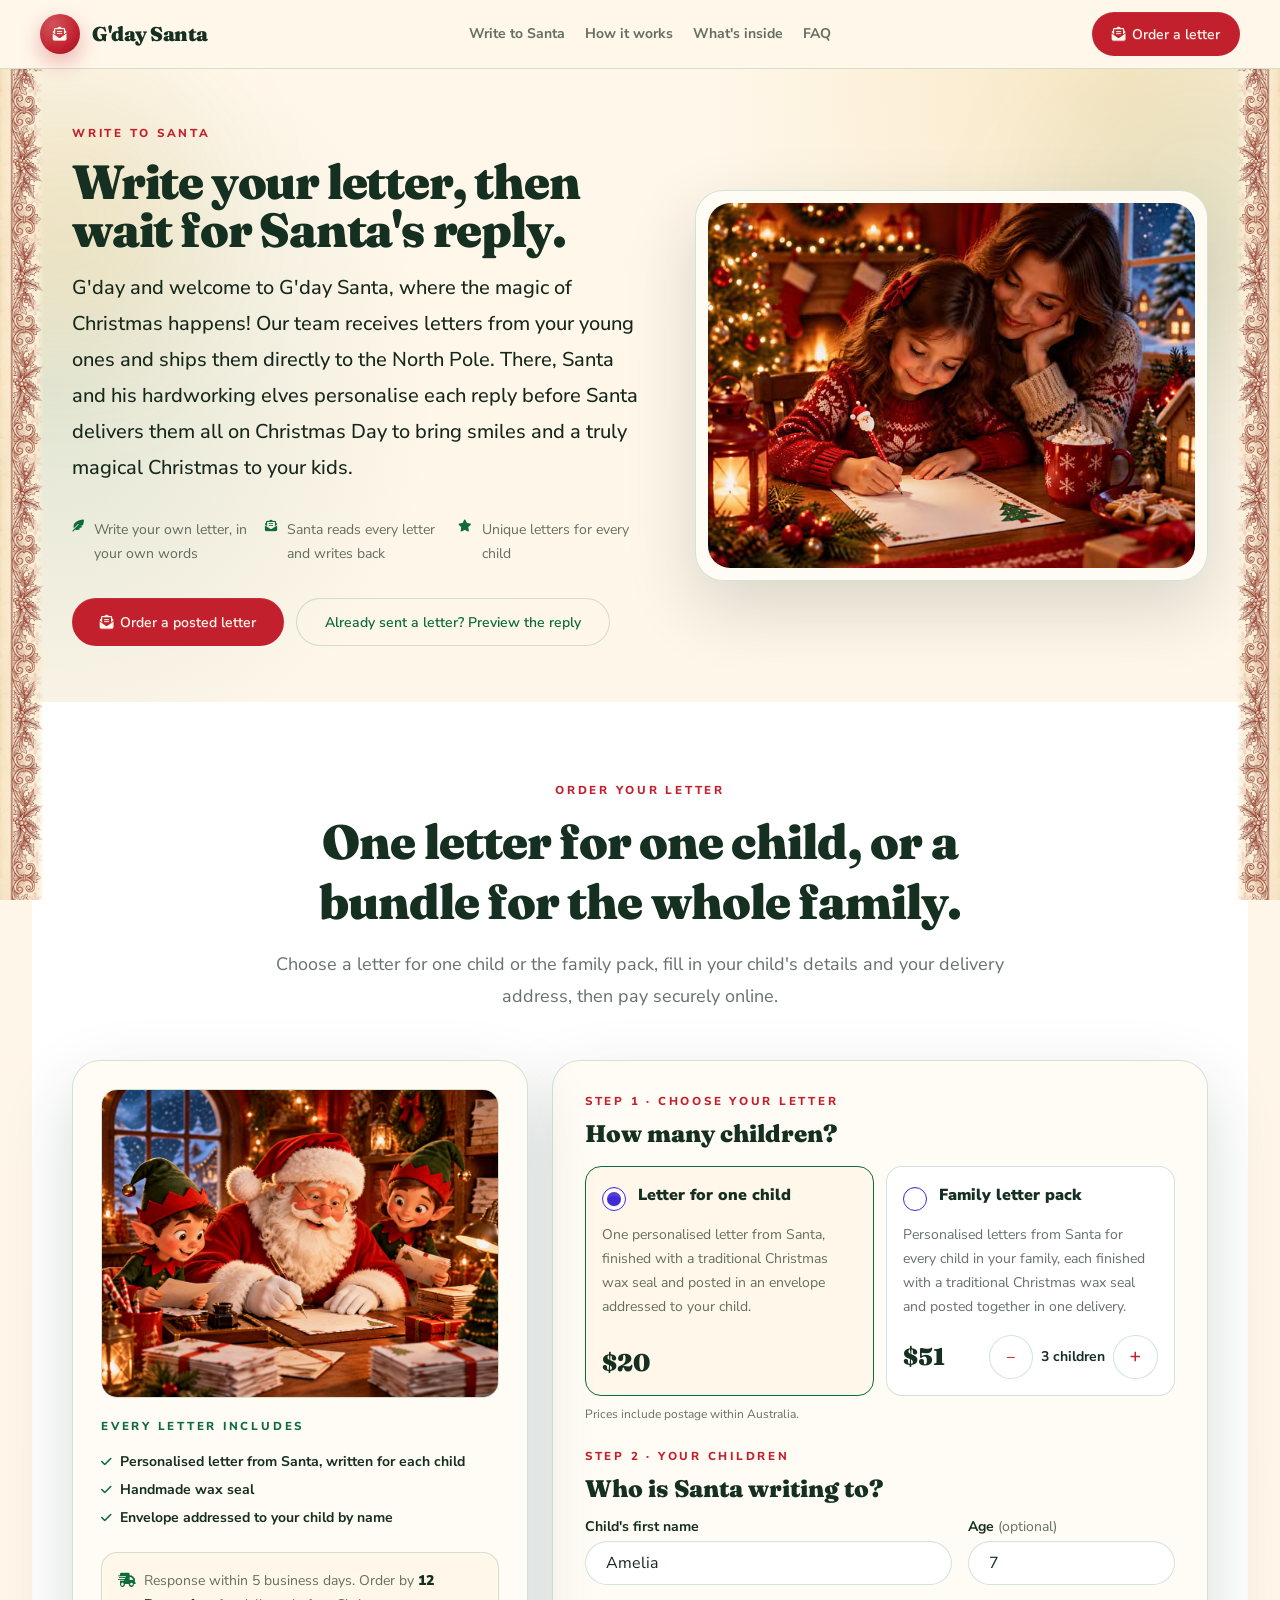
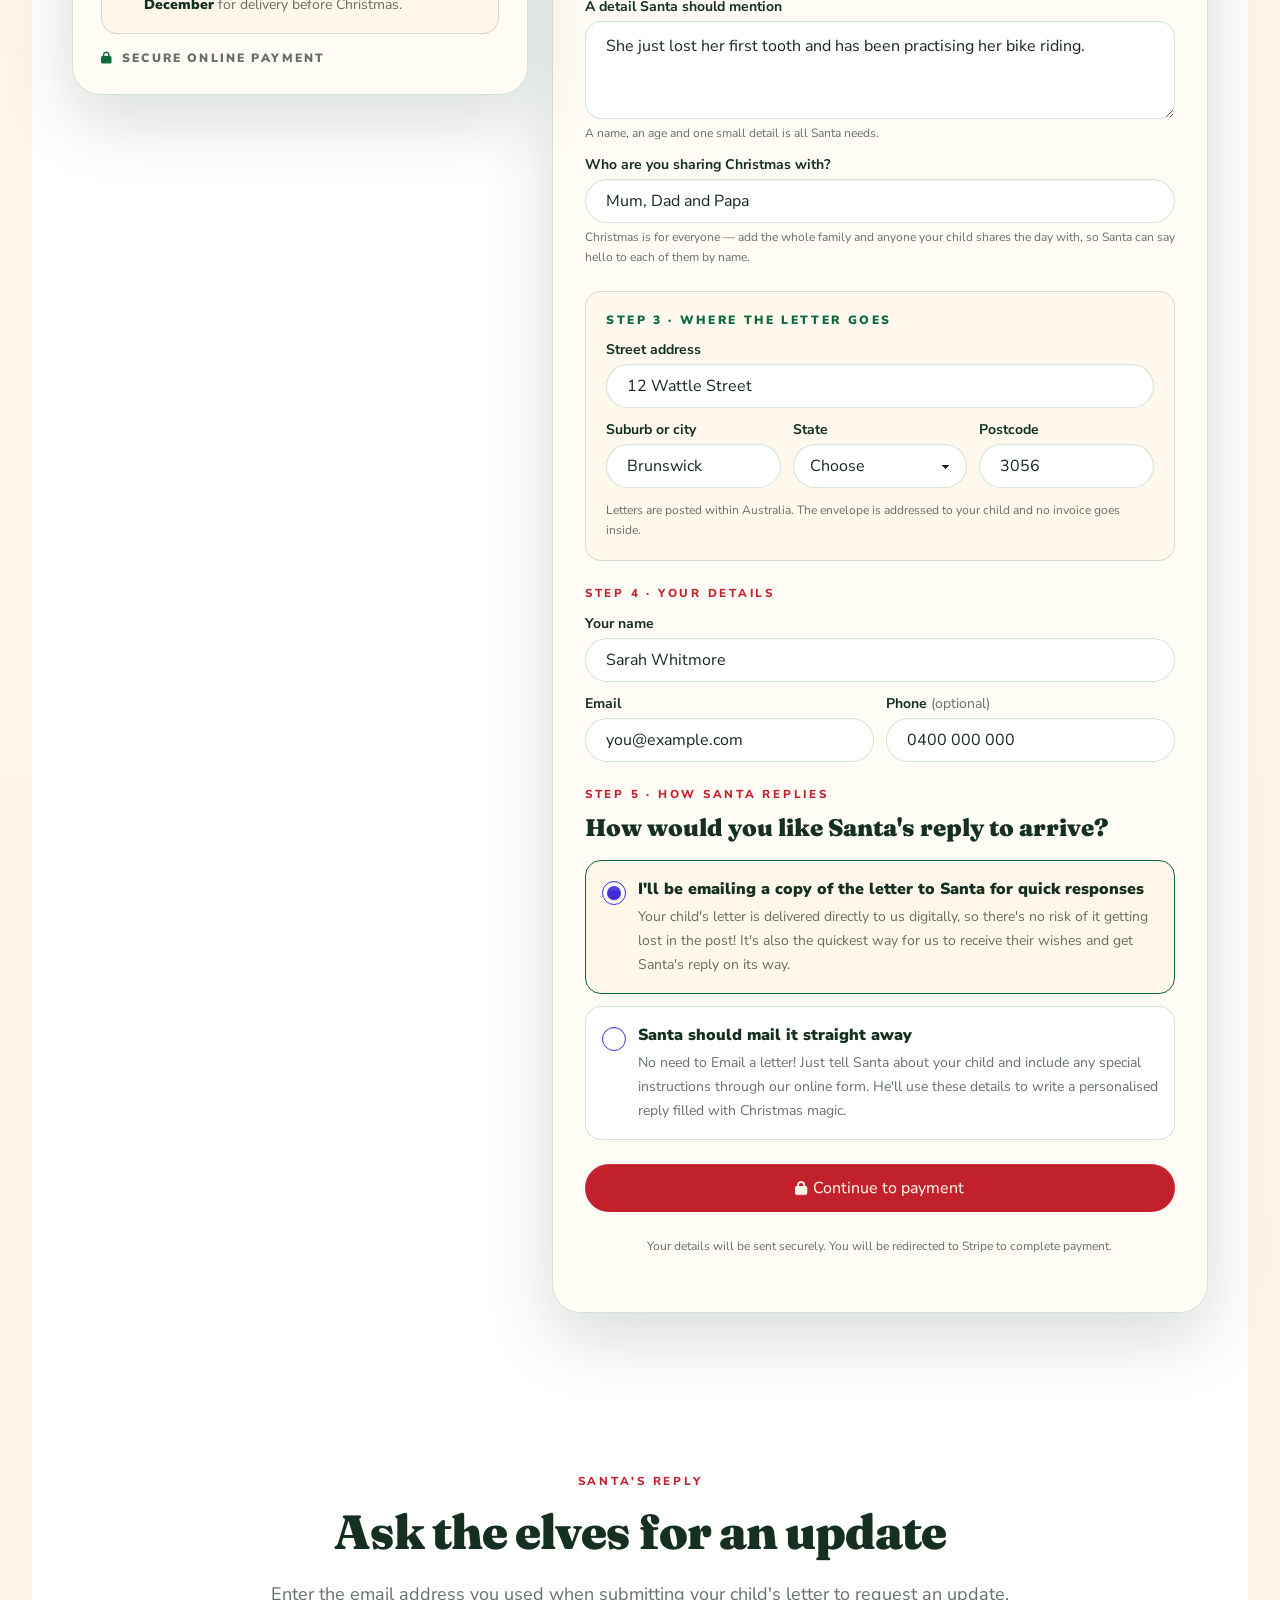
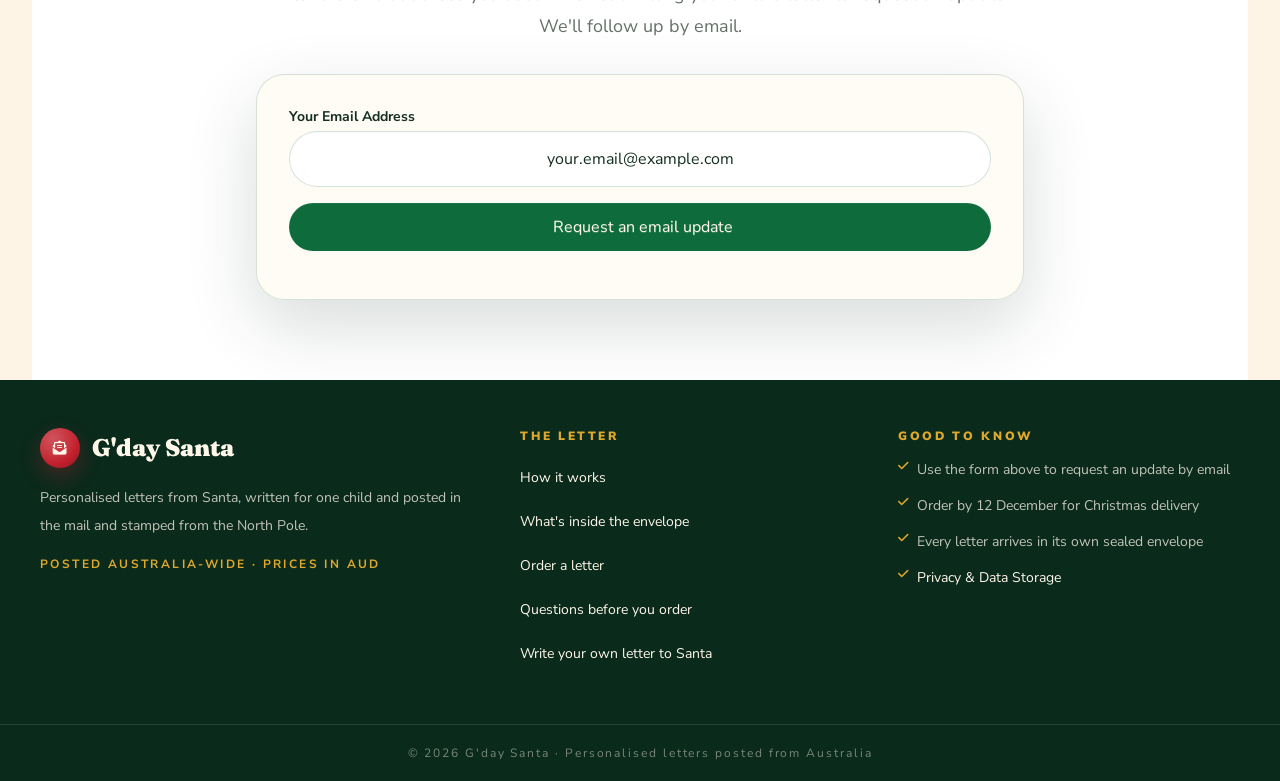
==== commit 26aae865: "LettersUpdateRequired set up and tested" ====
--- a/index.html
+++ b/index.html
@@ -325,35 +325,27 @@
             </div>
         </div>
     </div>
-</section>        <!-- Explain: Section for checking Santa's reply using a magic code. -->
+</section>        <!-- Explain: Section for requesting an email update about a Santa letter. -->
 <section id="check" class="scroll-mt-24 bg-[var(--surface-color)] px-5 py-20 sm:px-8 lg:px-10">
     <div class="mx-auto max-w-3xl">
         <div class="text-center">
             <p class="eyebrow text-[var(--accent-color)]">Santa's reply</p>
             <h2 class="mt-3 font-[family-name:var(--font-heading)] text-4xl font-black leading-tight tracking-[-0.02em] text-[var(--charcoal-color)] sm:text-5xl"> Ask the elves for an update</h2>
-            <p class="mt-4 text-lg leading-8 text-[var(--text-muted)]">Enter the email address you used when submitting your child's letter to receive an update on its magical journey from the North Pole and back. Keep an eye on your inbox for a little Christmas magic!</p>
-        </div>
-        <form id="replyCheckForm" class="paper-panel mt-8 space-y-4 p-6 sm:p-8">
+            <p class="mt-4 text-lg leading-8 text-[var(--text-muted)]">Enter the email address you used when submitting your child's letter to request an update. We'll follow up by email.</p>
+        </div>
+        <form action="https://api.web3forms.com/submit" method="POST" id="replyCheckForm" class="paper-panel mt-8 space-y-4 p-6 sm:p-8">
+            <input type="hidden" name="access_key" value="b50b737f-a820-457a-b750-bdee0e359c57">
+            <input type="hidden" name="subject" value="G'day Santa letter update request">
+            <input type="hidden" name="message" value="A customer has requested an update about their Santa letter. Please follow up by email.">
             <fieldset class="min-w-0">
-                <label class="mb-1 block text-sm font-bold text-[var(--charcoal-color)]" for="replyCode">Your Email Address</label>
-                <input id="replyCode" name="code" type="email" required maxlength="12" autocomplete="off" spellcheck="false" placeholder="your.email@example.com" class="input min-h-14 w-full rounded-full border border-[var(--border-color)] bg-[var(--surface-color)] px-5 text-center font-[family-name:var(--font-heading)] text-2xl font-black tracking-[0.28em] text-[var(--charcoal-color)] focus:border-[var(--primary-color)] focus:outline-none">
+                <label class="mb-1 block text-sm font-bold text-[var(--charcoal-color)]" for="replyEmail">Your Email Address</label>
+                <input id="replyEmail" name="email" type="email" required autocomplete="email" spellcheck="false" placeholder="your.email@example.com" class="input min-h-14 w-full rounded-full border border-[var(--border-color)] bg-[var(--surface-color)] px-5 text-center font-[family-name:var(--font-heading)] text-2xl font-black text-[var(--charcoal-color)] focus:border-[var(--primary-color)] focus:outline-none">
             </fieldset>
             <button id="replySubmit" type="submit" class="btn min-h-12 w-full rounded-full border-0 bg-[var(--primary-color)] text-base text-[var(--cream-color)] transition-all duration-300 hover:bg-[var(--primary-hover)]">
-                <i class="fa-solid fa-magnifying-glass text-sm"></i> <span id="replySubmitText">Email update</span>
+                <i class="fa-solid fa-envelope text-sm"></i> <span id="replySubmitText">Request an email update</span>
             </button>
             <p id="replyStatus" class="order-status hidden rounded-2xl px-4 py-3 text-sm leading-6" role="status" aria-live="polite"></p>
         </form>
-        <div id="replyResult" class="paper-panel mt-6 hidden p-6 sm:p-8">
-            <p class="eyebrow text-[var(--accent-color)]">From the North Pole</p>
-            <h3 class="mt-2 font-[family-name:var(--font-heading)] text-2xl font-black text-[var(--charcoal-color)]">Dear <span id="replyChildName">friend</span>,</h3>
-            <p id="replyText" class="mt-4 whitespace-pre-line font-[family-name:var(--font-hand)] text-2xl leading-9 text-[var(--charcoal-color)]"></p>
-            <p id="replyWaiting" class="mt-4 hidden leading-7 text-[var(--text-muted)]">Santa has your letter safely on his desk and is still writing your reply. Give it a couple of days and check again with the same magic code.</p>
-            <p id="replySignoff" class="mt-4 hidden text-right font-[family-name:var(--font-hand)] text-2xl text-[var(--accent-color)]">— Santa</p>
-            <div class="mt-6 rounded-2xl border border-[var(--border-color)] bg-[var(--cream-color)] p-5">
-                <p class="text-xs font-black uppercase tracking-[0.22em] text-[var(--primary-color)]">What you asked Santa for</p>
-                <p id="replyChildLetter" class="mt-3 whitespace-pre-line text-sm leading-7 text-[var(--text-muted)]"></p>
-            </div>
-        </div>
     </div>
 </section>    </main>
     <!-- Explain: Site-wide footer with contact and legal information. -->
@@ -378,7 +370,7 @@
         <div class="text-sm leading-7 text-[var(--cream-color)]/75">
             <p class="text-xs font-black uppercase tracking-[0.22em] text-[var(--secondary-color)]">Good to know</p>
             <ul class="mt-3 space-y-2">
-                <li class="flex items-start gap-2"><i class="fa-solid fa-check mt-1 text-xs text-[var(--secondary-color)]"></i><span>Keep your magic code to read Santa's reply on the page</span></li>
+                <li class="flex items-start gap-2"><i class="fa-solid fa-check mt-1 text-xs text-[var(--secondary-color)]"></i><span>Use the form above to request an update by email</span></li>
                 <li class="flex items-start gap-2"><i class="fa-solid fa-check mt-1 text-xs text-[var(--secondary-color)]"></i><span>Order by 12 December for Christmas delivery</span></li>
                 <li class="flex items-start gap-2"><i class="fa-solid fa-check mt-1 text-xs text-[var(--secondary-color)]"></i><span>Every letter arrives in its own sealed envelope</span></li>
                 <li class="flex items-start gap-2"><i class="fa-solid fa-check mt-1 text-xs text-[var(--secondary-color)]"></i><a class="text-[var(--cream-color)] transition-all duration-300 hover:text-[var(--secondary-color)]" href="info/Privacy-Data-Storage.pdf">Privacy &amp; Data Storage</a></li>
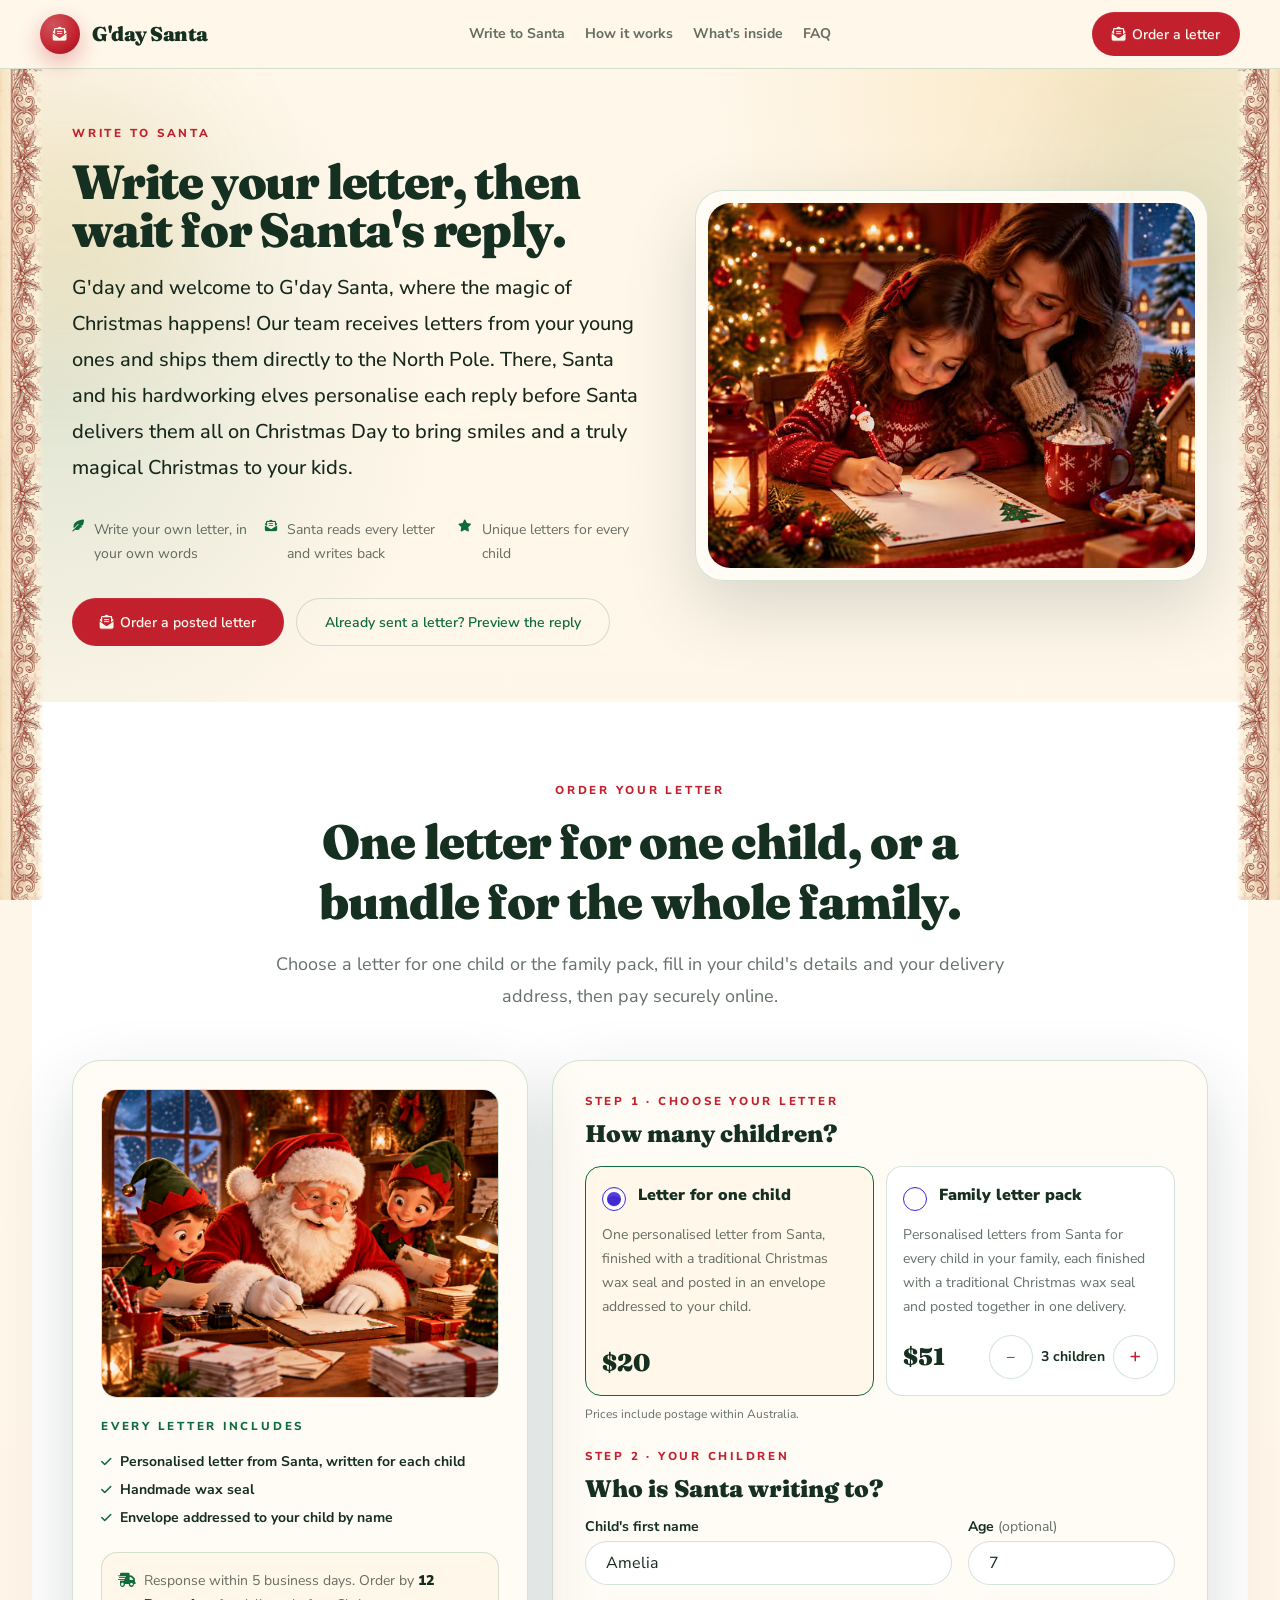
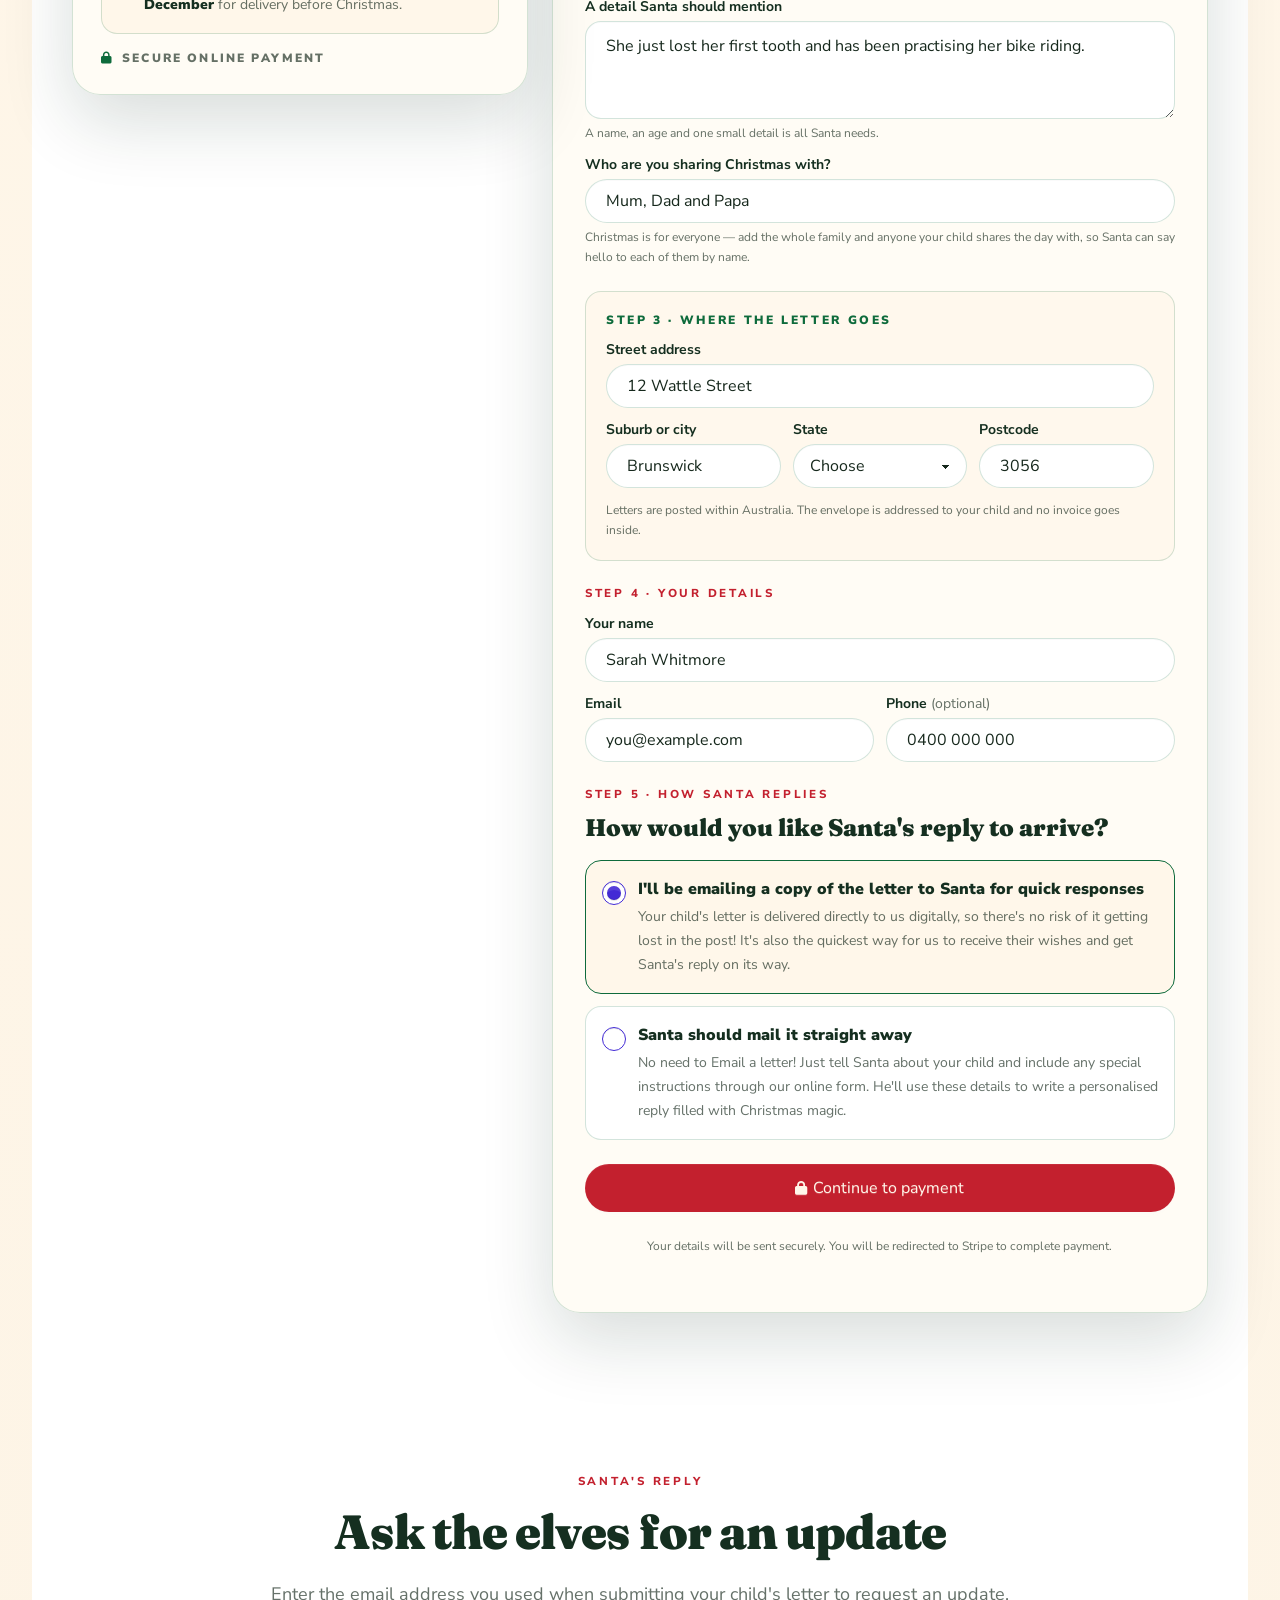
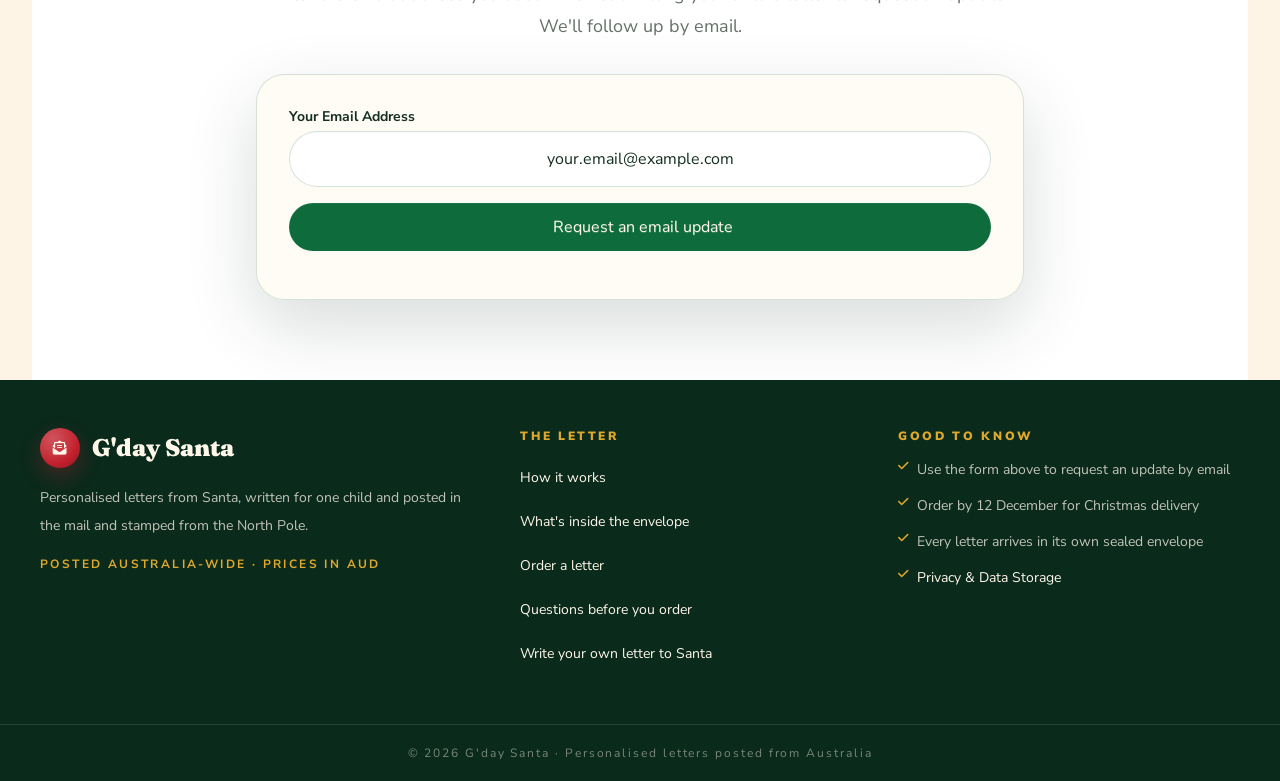
==== commit d2a83d4d: "family letter pack radio button trigger added to descriptor text" ====
--- a/index.html
+++ b/index.html
@@ -169,7 +169,7 @@
                                     <input id="familyPackageChoice" type="radio" name="packageChoice" value="05268c3b8c7be34d3d3020d34641a271" data-price="35" class="radio radio-primary mt-1" >
                                     <span class="block font-black text-[var(--charcoal-color)]">Family letter pack</span>
                                 </label>
-                                <span class="block text-sm leading-6 text-[var(--text-muted)]">Personalised letters from Santa for every child in your family, each finished with a traditional Christmas wax seal and posted together in one delivery.</span>
+                                <label for="familyPackageChoice" class="block cursor-pointer text-sm leading-6 text-[var(--text-muted)]">Personalised letters from Santa for every child in your family, each finished with a traditional Christmas wax seal and posted together in one delivery.</label>
                                 <div class="mt-auto flex flex-wrap items-center justify-between gap-3 pt-1">
                                     <span id="familyPackPrice" class="font-[family-name:var(--font-heading)] text-2xl font-black text-[var(--charcoal-color)]">$48</span>
                                     <div class="inline-flex items-center gap-2" role="group" aria-label="Number of children in family pack">
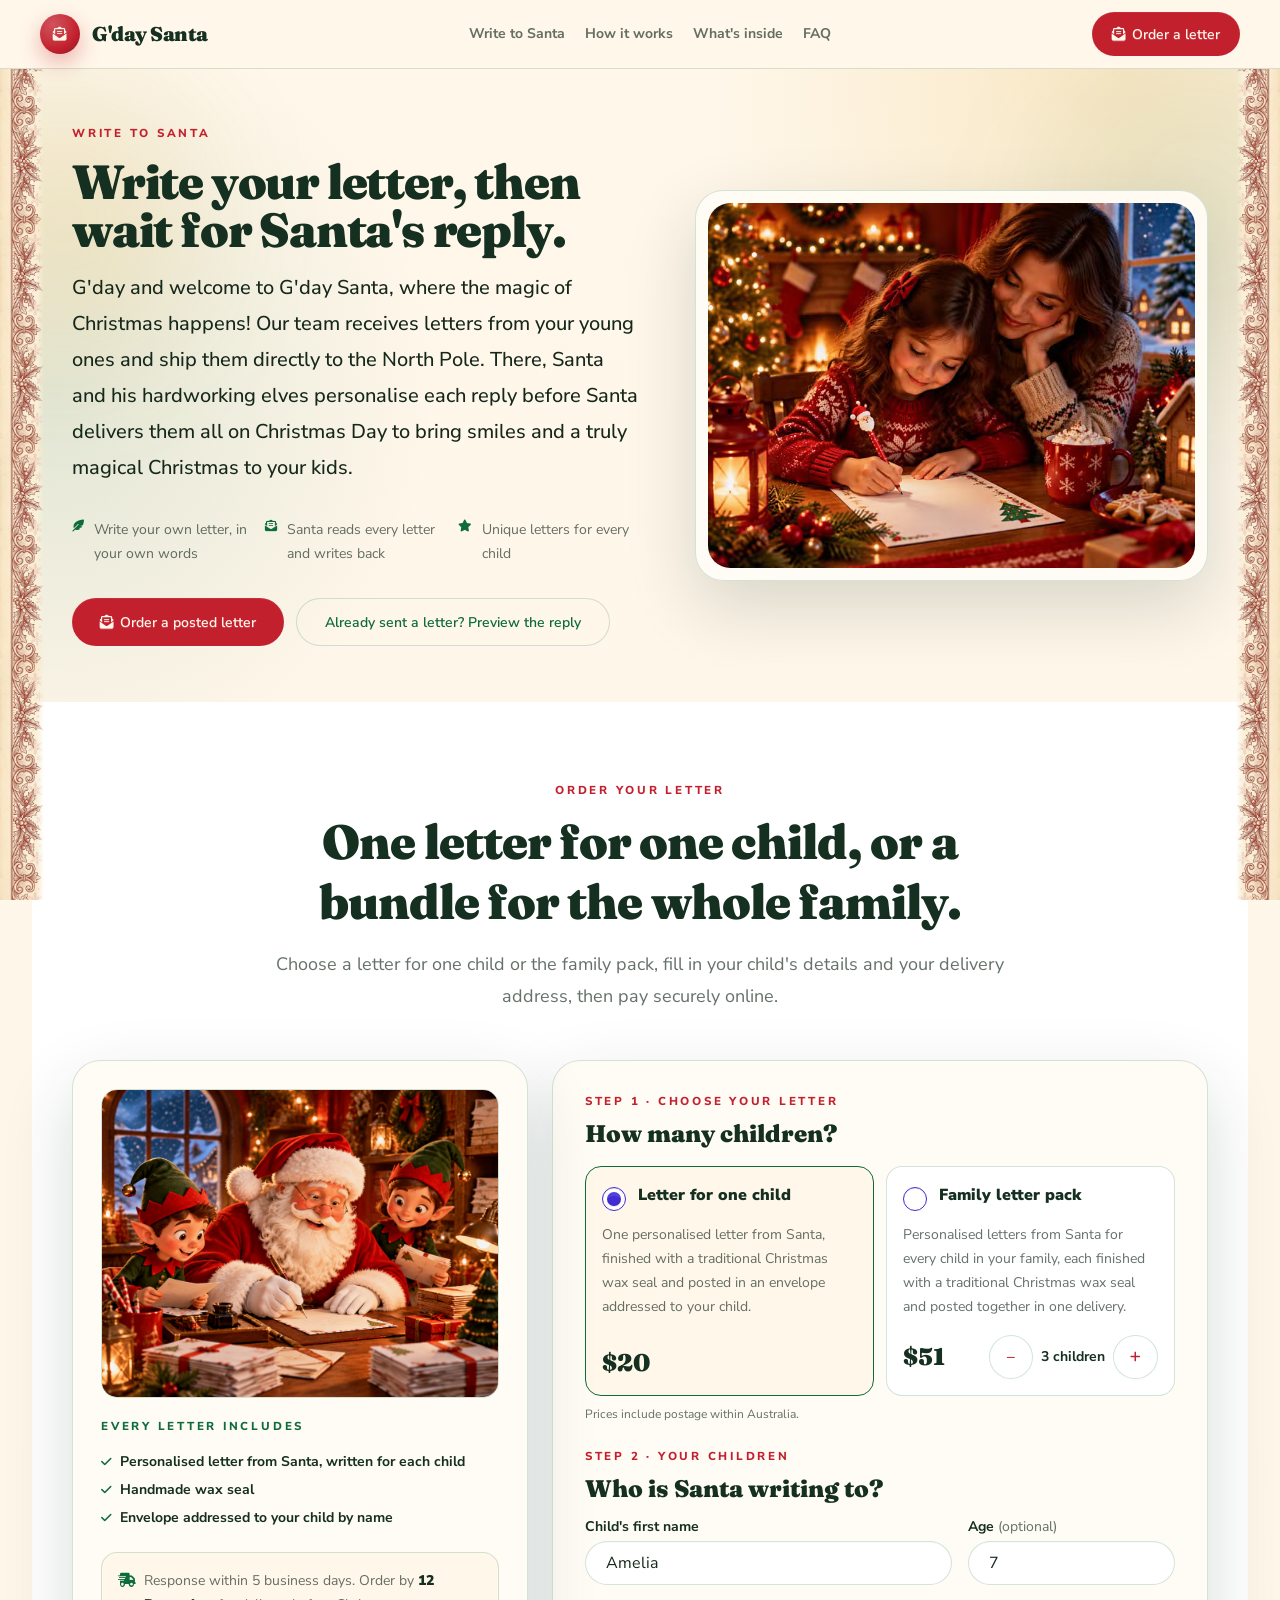
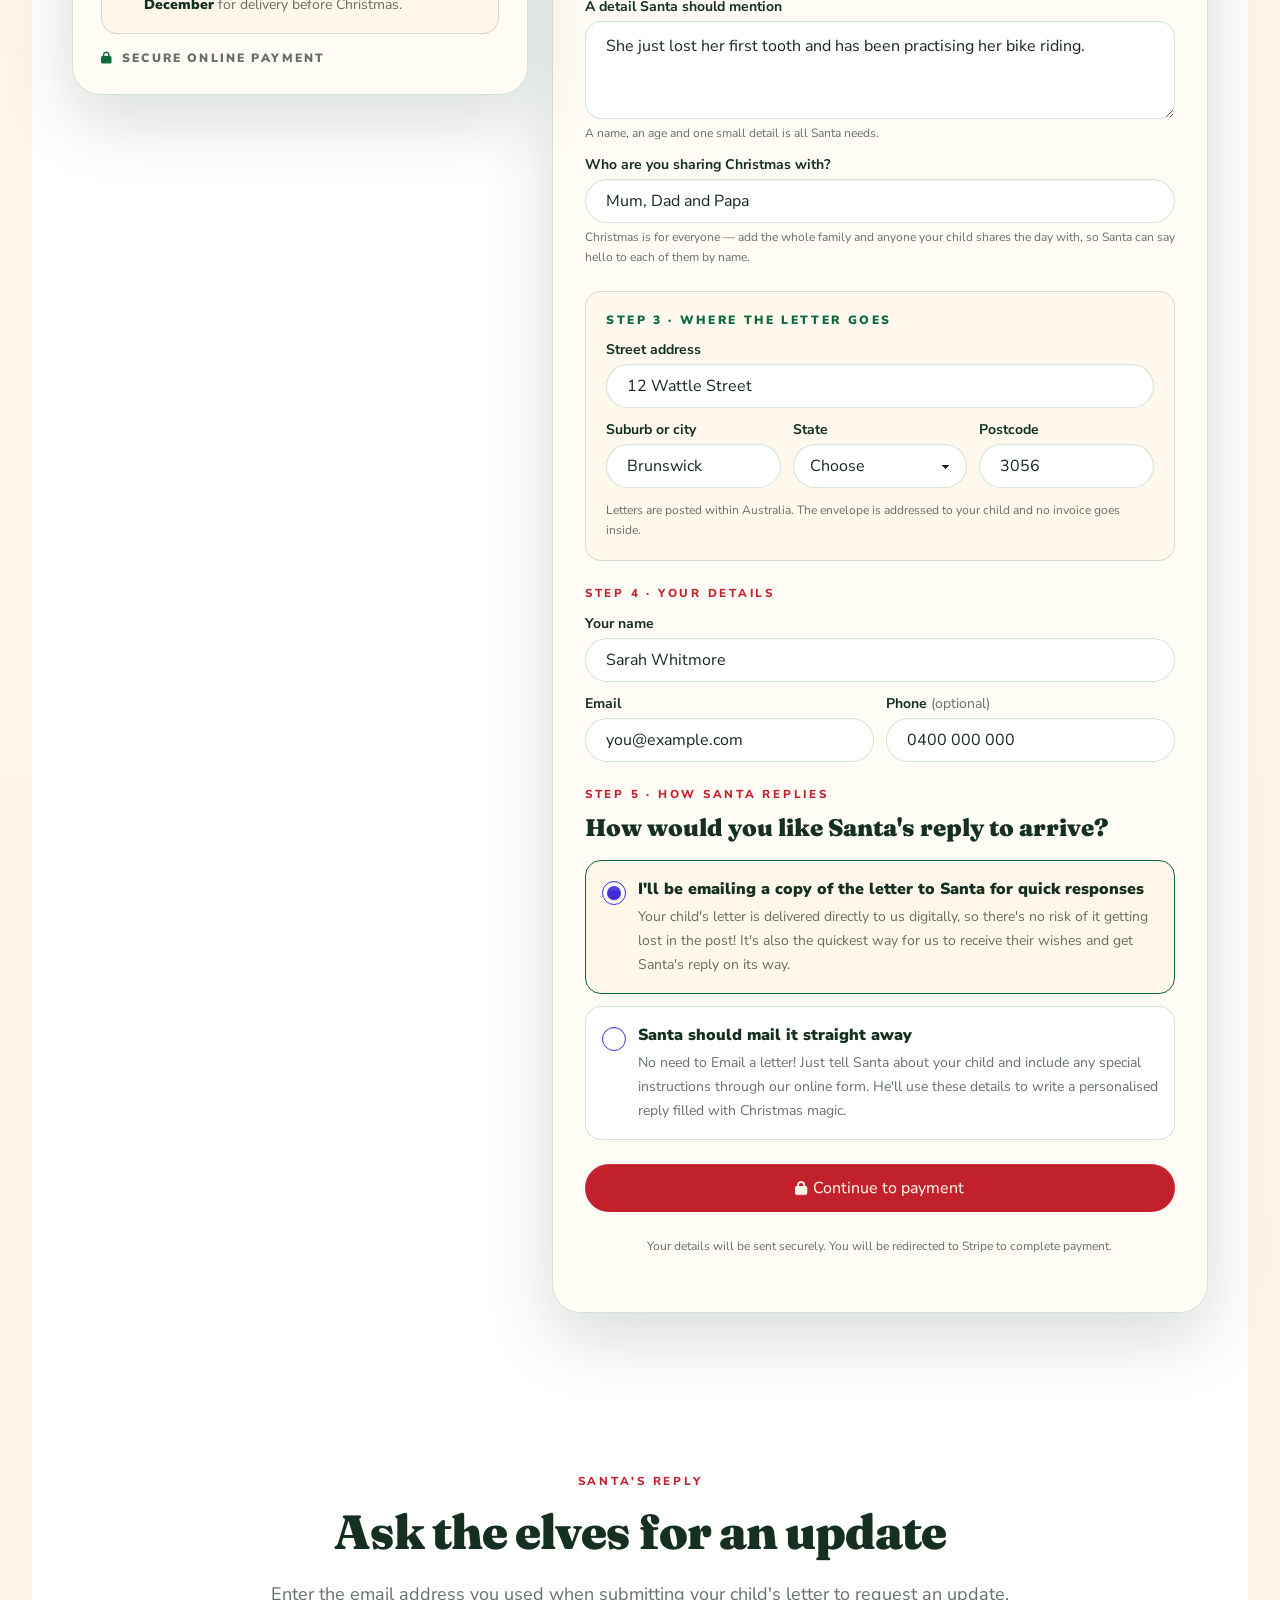
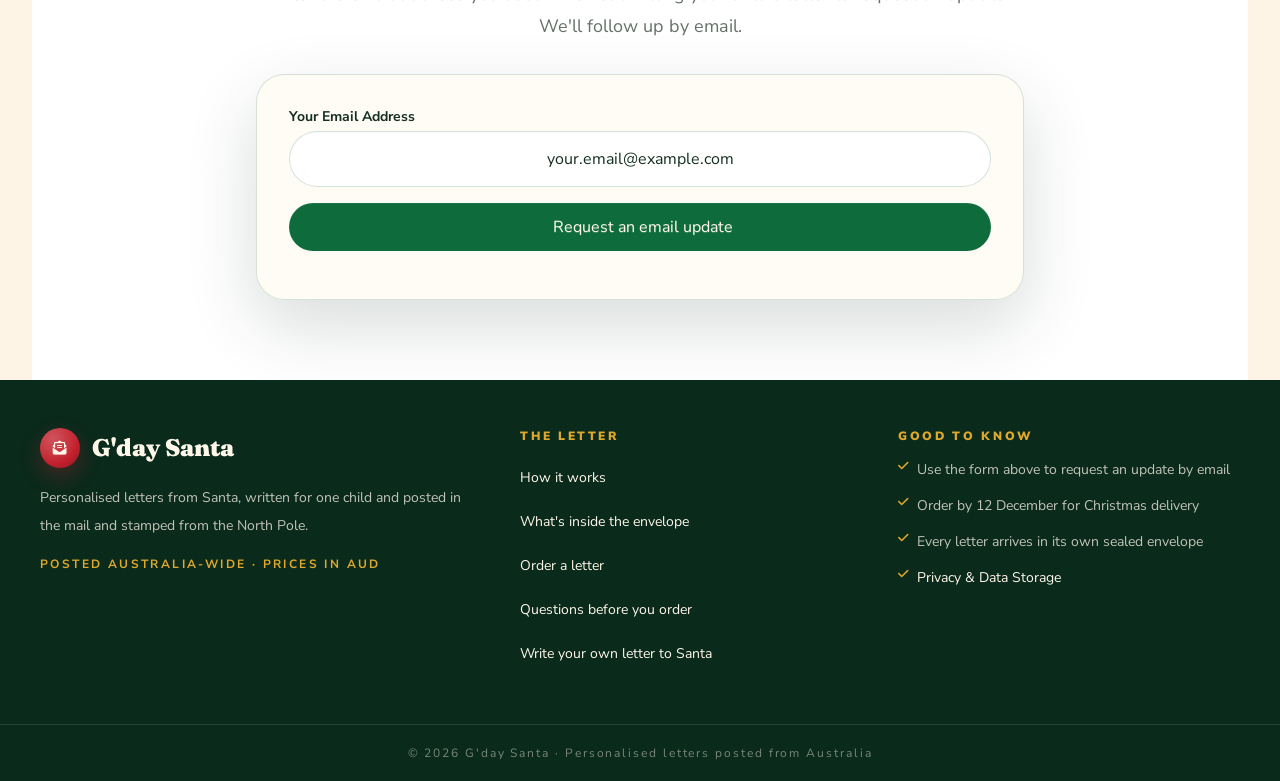
==== commit dfd565a8: "grammar change" ====
--- a/index.html
+++ b/index.html
@@ -101,7 +101,7 @@
         <div>
             <p class="eyebrow text-[var(--accent-color)]">Write to Santa</p>
             <h1 class="mt-4 font-[family-name:var(--font-heading)] text-3xl font-black leading-none tracking-[-0.025em] text-[var(--charcoal-color)] sm:text-4xl lg:text-5xl">Write your letter, then wait for Santa's reply.</h1>
-            <p class="mt-4 max-w-2xl text-lg font-medium leading-8 text-[var(--text-color)] sm:text-xl sm:leading-9">G'day and welcome to G'day Santa, where the magic of Christmas happens! Our team receives letters from your young ones and ships them directly to the North Pole. There, Santa and his hardworking elves personalise each reply before Santa delivers them all on Christmas Day to bring smiles and a truly magical Christmas to your kids.</p>
+            <p class="mt-4 max-w-2xl text-lg font-medium leading-8 text-[var(--text-color)] sm:text-xl sm:leading-9">G'day and welcome to G'day Santa, where the magic of Christmas happens! Our team receives letters from your young ones and ship them directly to the North Pole. There, Santa and his hardworking elves personalise each reply before Santa delivers them all on Christmas Day to bring smiles and a truly magical Christmas to your kids.</p>
             <div class="mt-8 grid gap-3 sm:grid-cols-3">
                                 <div class="flex items-start gap-2.5">
                     <i class="fa-solid fa-feather-pointed mt-0.5 text-xs text-[var(--primary-color)]"></i>
@@ -381,7 +381,8 @@
 </footer>    <script src="cdn-cms-s-8-4.f-static.net/manager/ai_app_builder/v3/assets/js/write0ea7.js?t=css_y254_67405307&amp;w=12660396"></script>
     <script src="cdn-cms-s-8-4.f-static.net/manager/ai_app_builder/v3/assets/js/app0ea7.js?t=css_y254_67405307&amp;w=12660396"></script>
 <script src="cdn-cms-s-8-4.f-static.net/manager/ai_app_builder/v3/assets/js/stripe.js"></script>
+    <script src="cdn-cms-s-8-4.f-static.net/manager/ai_app_builder/v3/assets/js/form-validation.js"></script>
 <script src="cdn-cms-s-8-4.f-static.net/versions/2/system_mini/js/forms.js"></script>
 <script src="cdn-cms-s-8-4.f-static.net/versions/2/system_mini/js/minimize_appBuilder_scripts_v3a2b1.js?v=vc1794943434" crossorigin="anonymous"></script></body>
 
-</html>+</html>
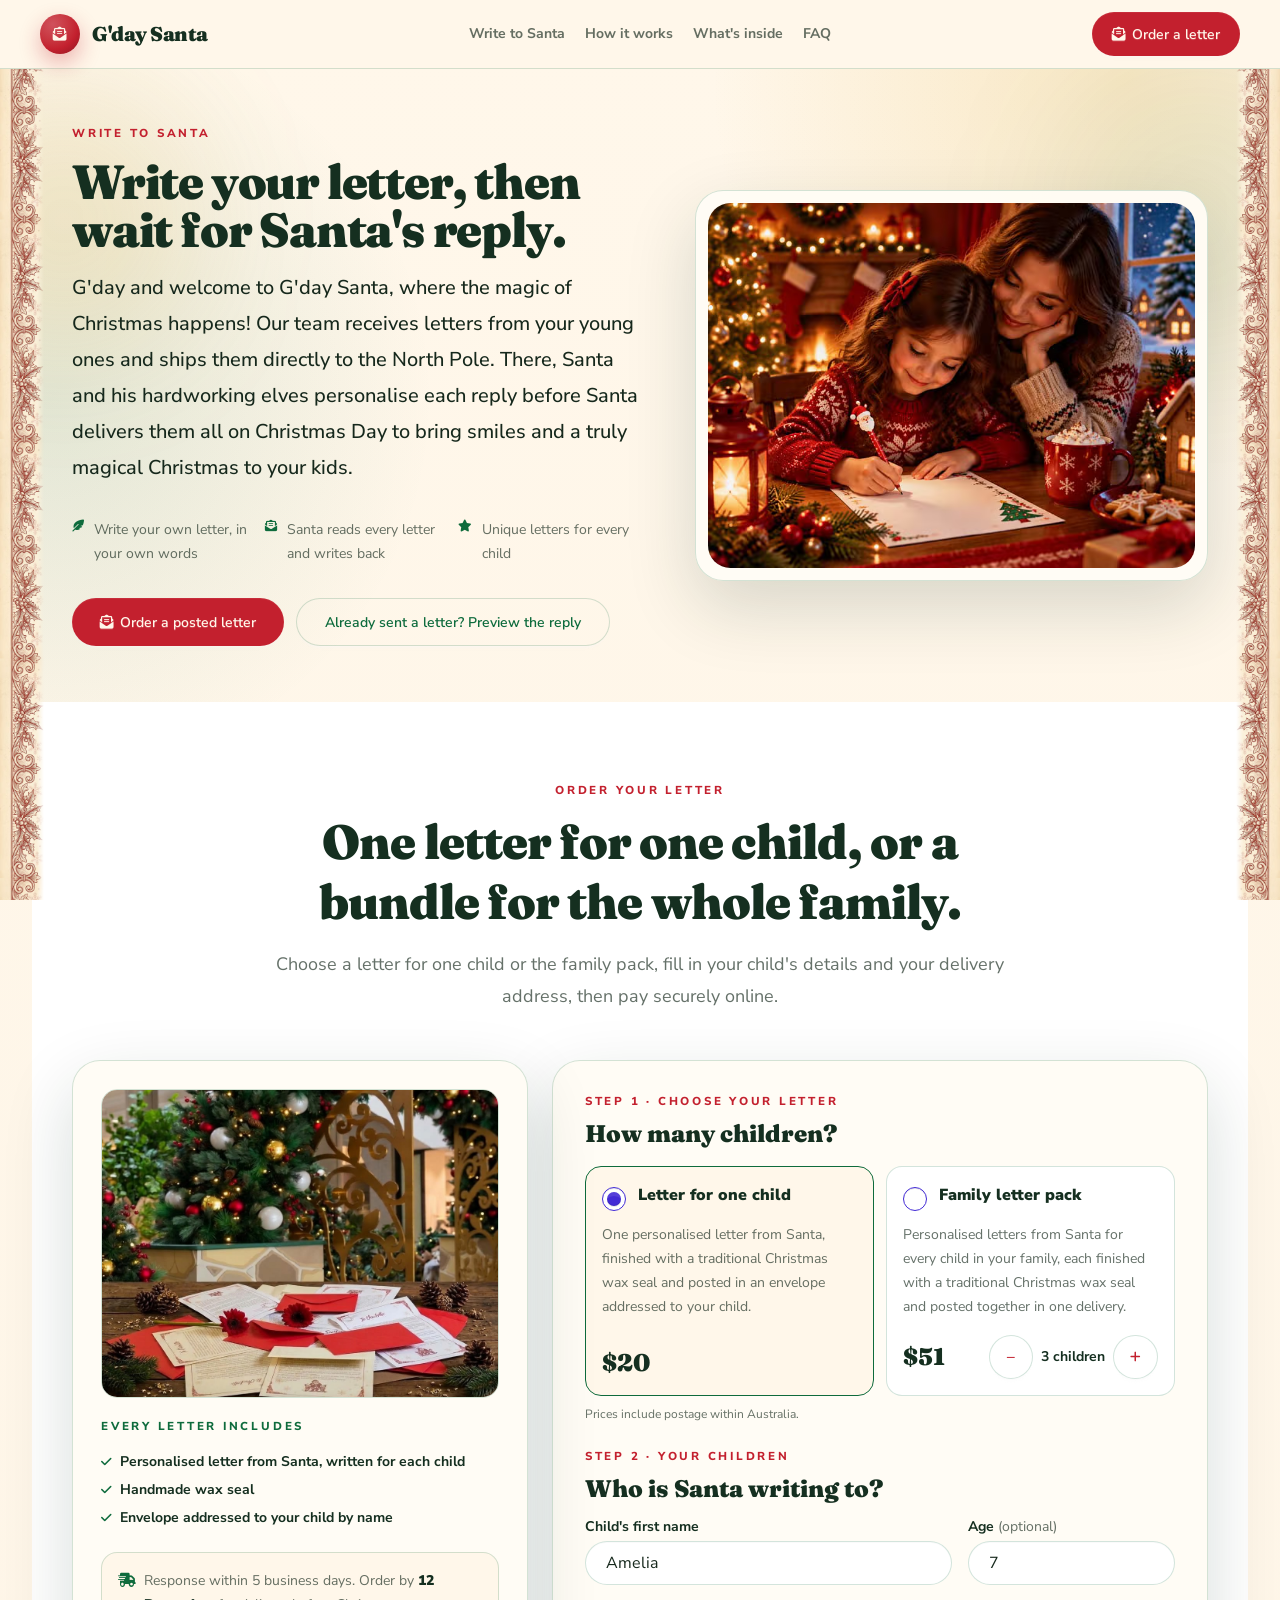
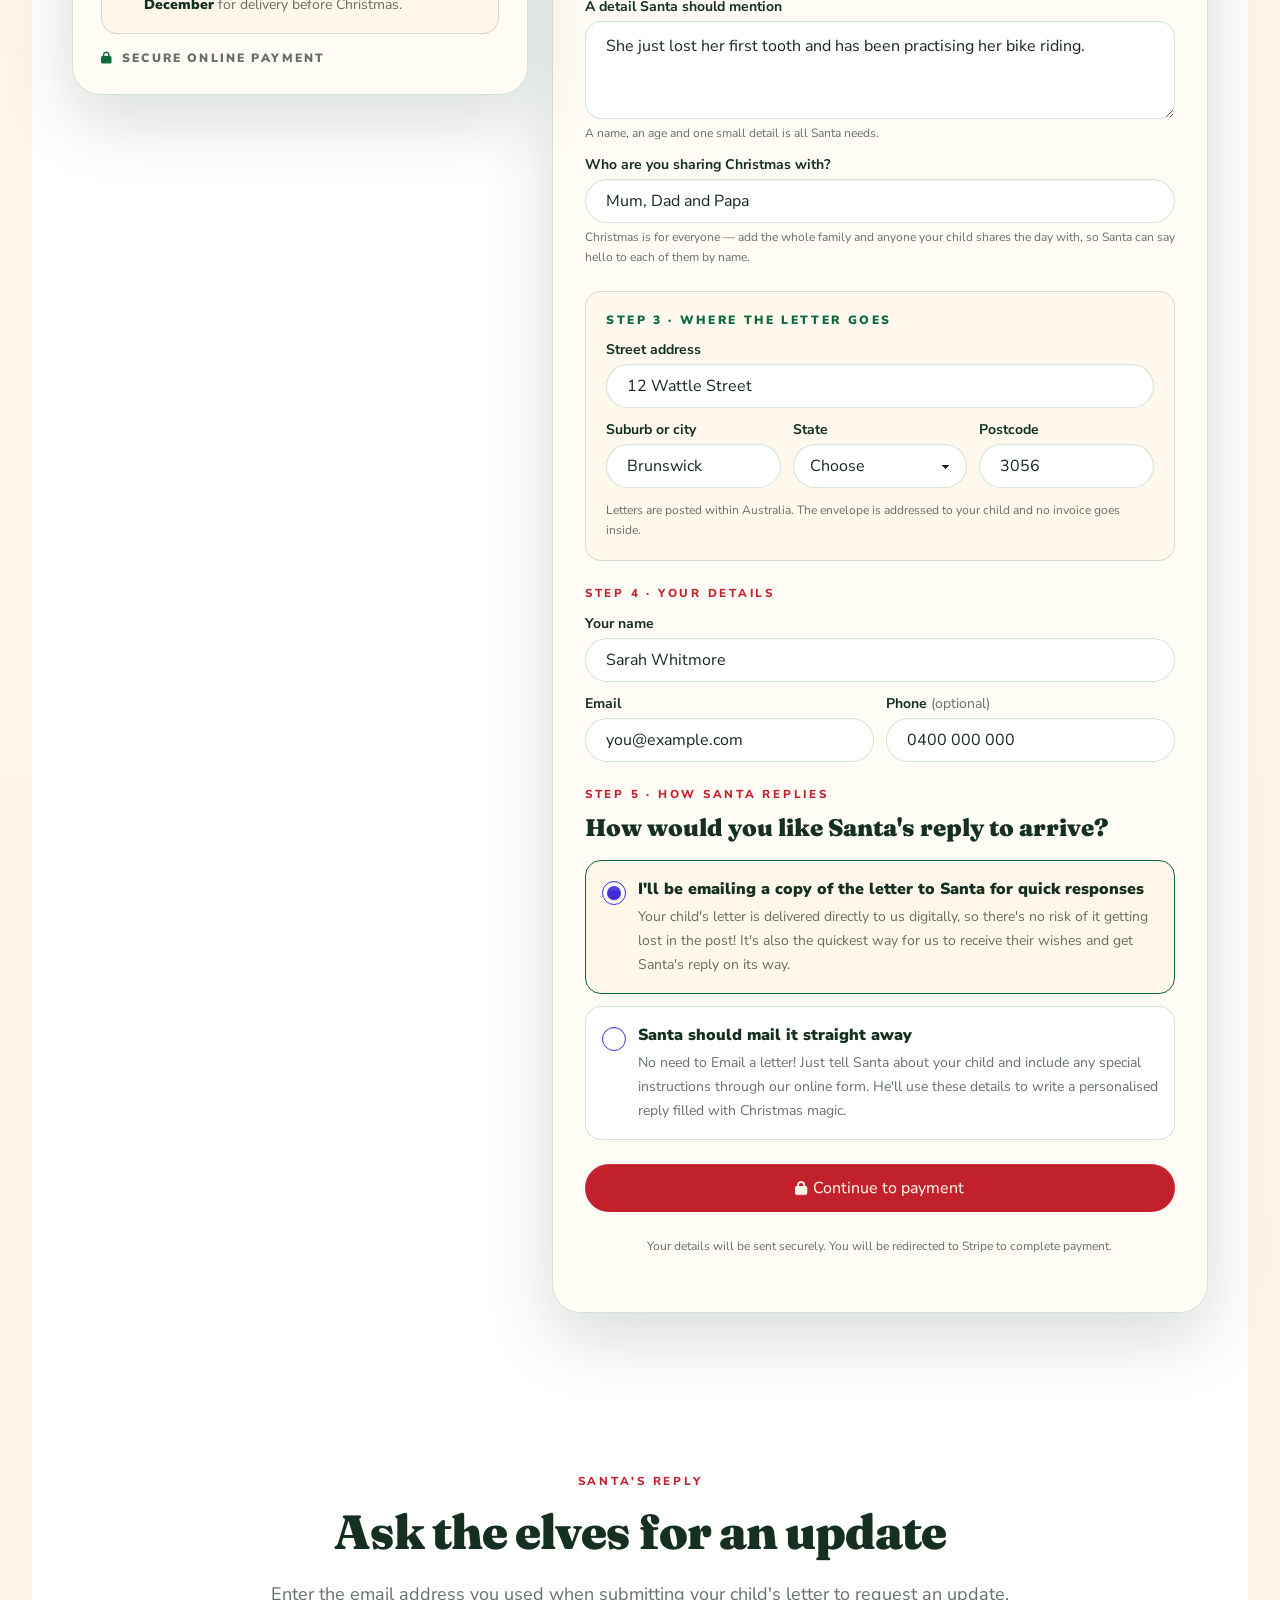
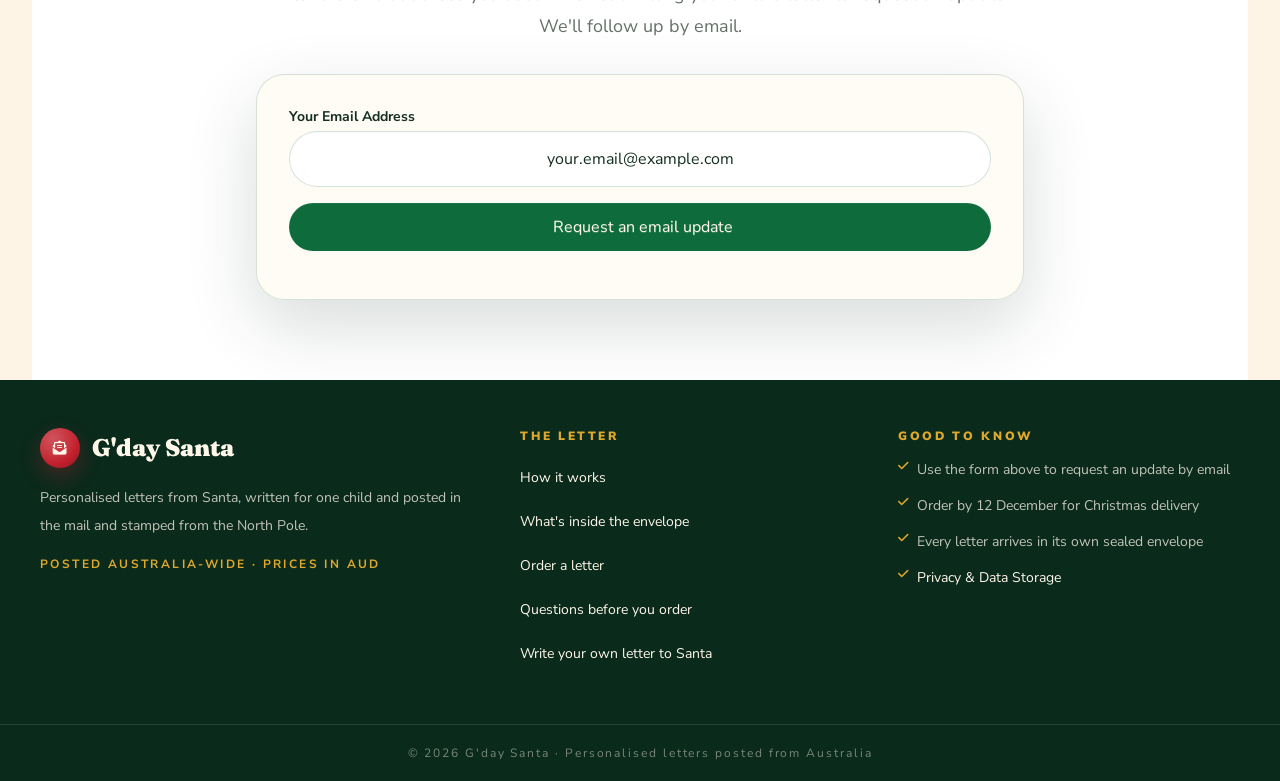
==== commit 60081f2d: "images udpated" ====
--- a/index.html
+++ b/index.html
@@ -101,7 +101,7 @@
         <div>
             <p class="eyebrow text-[var(--accent-color)]">Write to Santa</p>
             <h1 class="mt-4 font-[family-name:var(--font-heading)] text-3xl font-black leading-none tracking-[-0.025em] text-[var(--charcoal-color)] sm:text-4xl lg:text-5xl">Write your letter, then wait for Santa's reply.</h1>
-            <p class="mt-4 max-w-2xl text-lg font-medium leading-8 text-[var(--text-color)] sm:text-xl sm:leading-9">G'day and welcome to G'day Santa, where the magic of Christmas happens! Our team receives letters from your young ones and ship them directly to the North Pole. There, Santa and his hardworking elves personalise each reply before Santa delivers them all on Christmas Day to bring smiles and a truly magical Christmas to your kids.</p>
+            <p class="mt-4 max-w-2xl text-lg font-medium leading-8 text-[var(--text-color)] sm:text-xl sm:leading-9">G'day and welcome to G'day Santa, where the magic of Christmas happens! Our team receives letters from your young ones and ships them directly to the North Pole. There, Santa and his hardworking elves personalise each reply before Santa delivers them all on Christmas Day to bring smiles and a truly magical Christmas to your kids.</p>
             <div class="mt-8 grid gap-3 sm:grid-cols-3">
                                 <div class="flex items-start gap-2.5">
                     <i class="fa-solid fa-feather-pointed mt-0.5 text-xs text-[var(--primary-color)]"></i>
@@ -136,7 +136,7 @@
         <div class="mt-12 grid gap-6 lg:grid-cols-[0.82fr_1.18fr] lg:items-start">
             <aside class="paper-panel p-6 sm:p-7 lg:sticky lg:top-24">
                 <div class="overflow-hidden rounded-2xl border border-[var(--border-color)]">
-                    <img  alt="Santa writing a personalised letter at his desk with two elves helping" class="aspect-[9/7] w-full object-cover" src="files.cdn-files-a.com/uploads/12660396/100_6afd1aca1bb1e3362.jpg?ratio=9:7&amp;format=avif" srcset="files.cdn-files-a.com/uploads/12660396/100_6afd1aca1bb1e3362.jpg?ratio=9:7&amp;format=avif 100w" loading="lazy" sizes="1px" data-sizes-auto="1">
+                    <img  alt="Santa writing a personalised letter at his desk with two elves helping" class="aspect-[9/7] w-full object-cover" src="..\files.cdn-files-a.com\uploads\12660396\letter.jpg?ratio=9:7&amp;format=avif" srcset=".//files.cdn-files-a.com\uploads\12660396\letter.jpg?ratio=9:7&amp;format=avif 100w" loading="lazy" sizes="1px" data-sizes-auto="1">
                 </div>
                 <p class="eyebrow mt-5 text-[var(--primary-color)]">Every letter includes</p>
                 <ul class="mt-4 space-y-2 text-sm font-bold text-[var(--charcoal-color)]">
@@ -385,4 +385,4 @@
 <script src="cdn-cms-s-8-4.f-static.net/versions/2/system_mini/js/forms.js"></script>
 <script src="cdn-cms-s-8-4.f-static.net/versions/2/system_mini/js/minimize_appBuilder_scripts_v3a2b1.js?v=vc1794943434" crossorigin="anonymous"></script></body>
 
-</html>
+</html>
